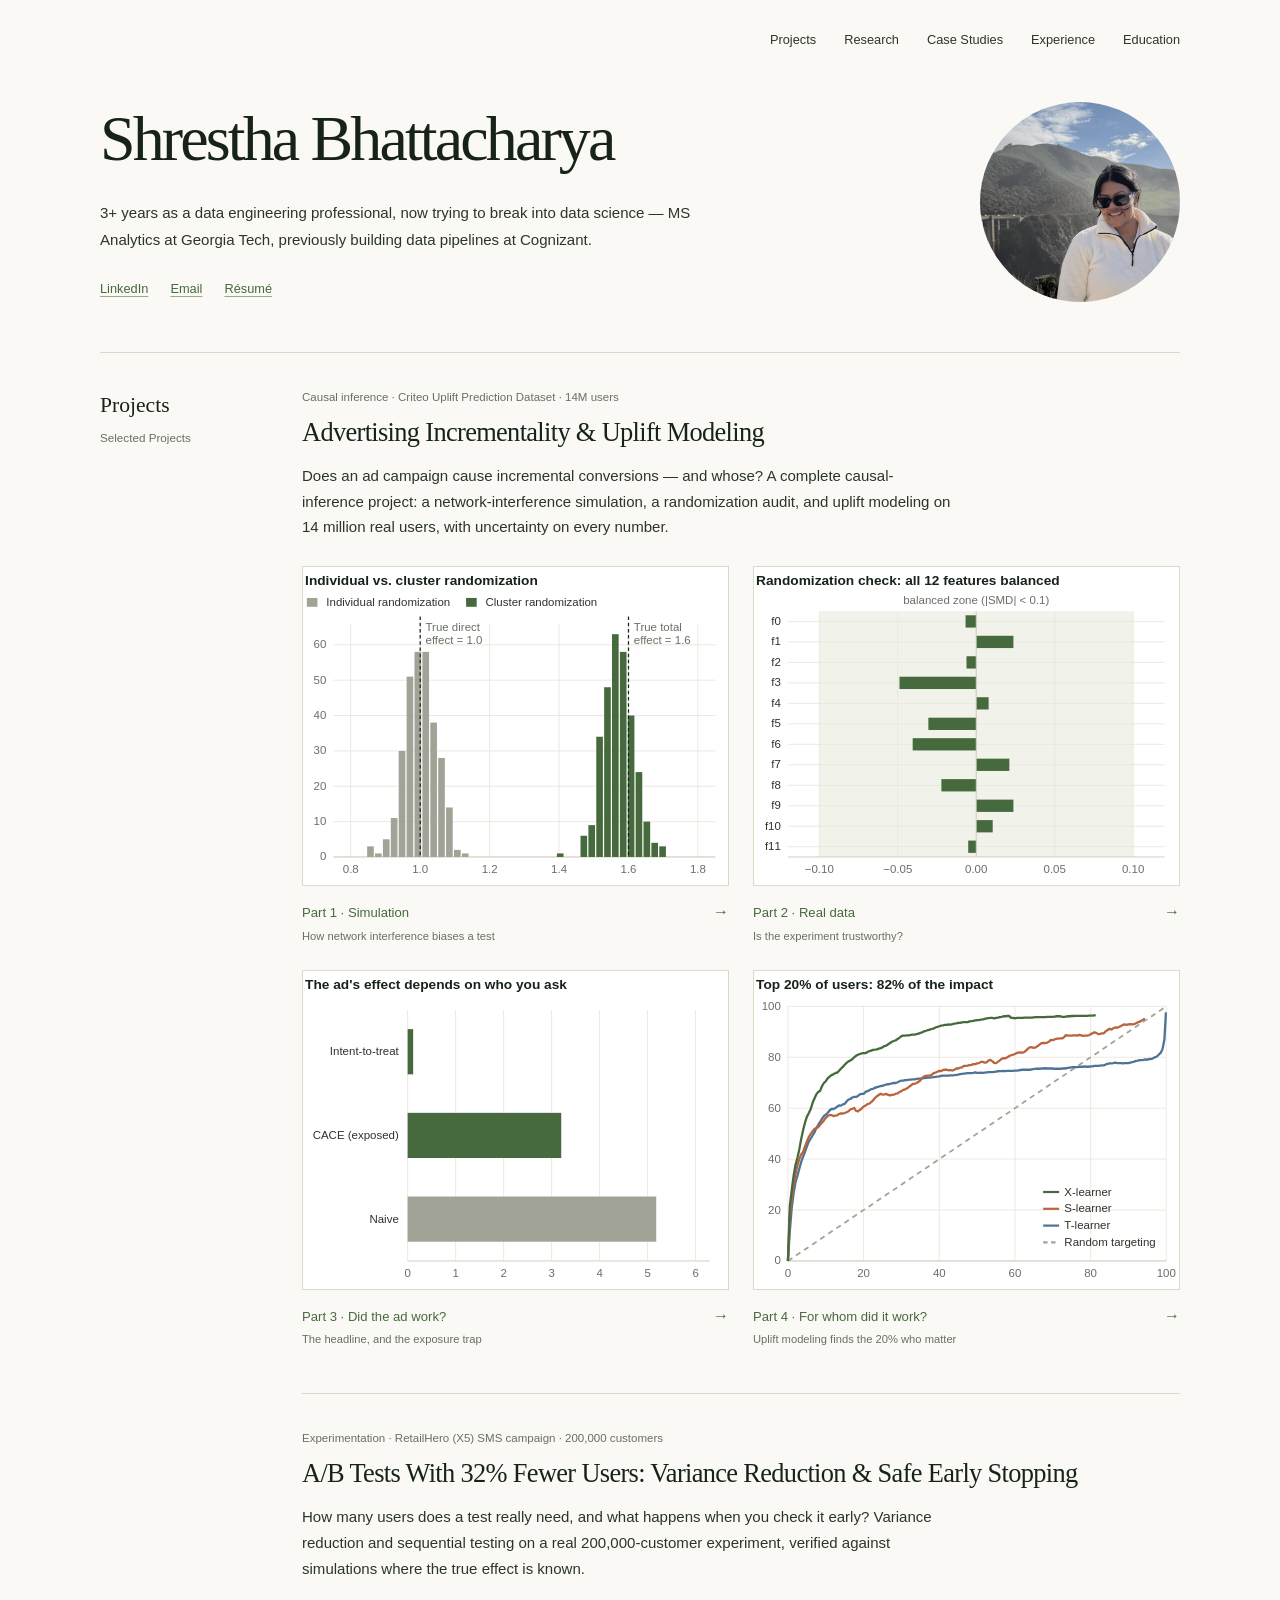
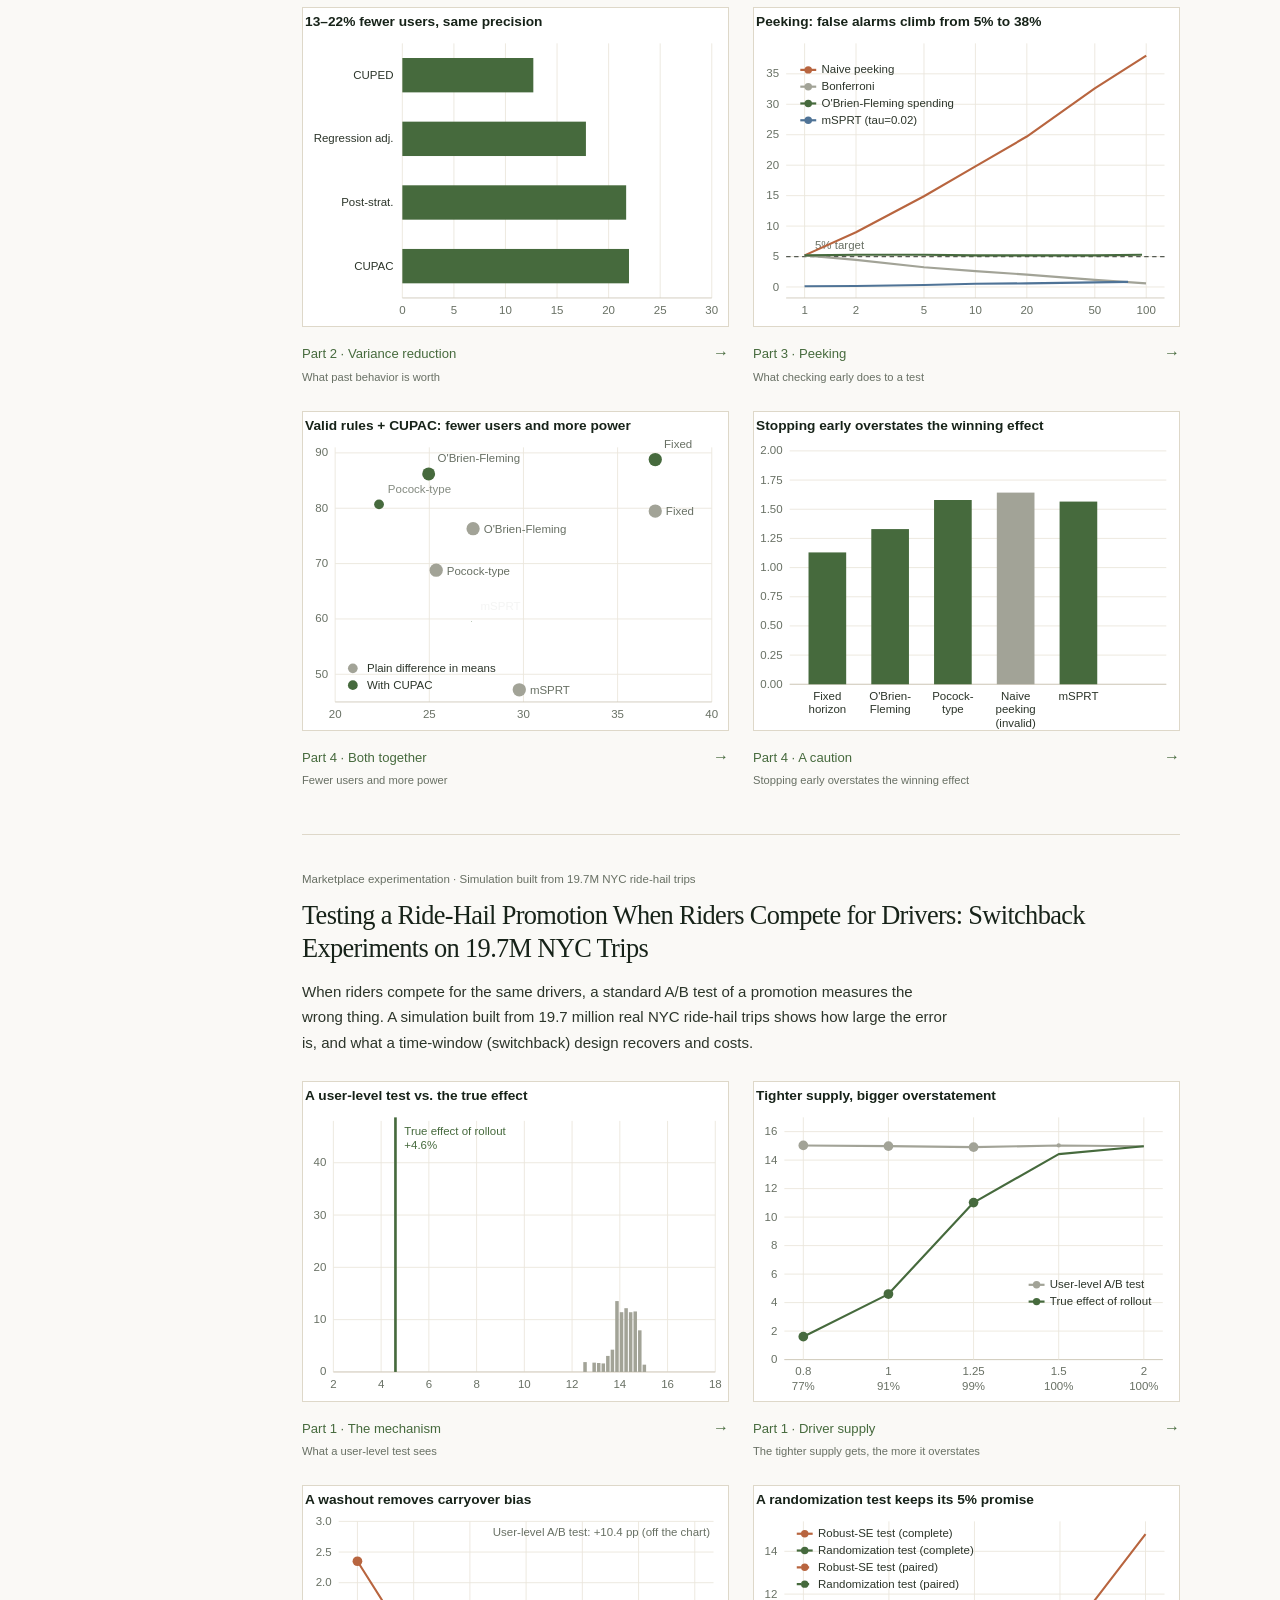
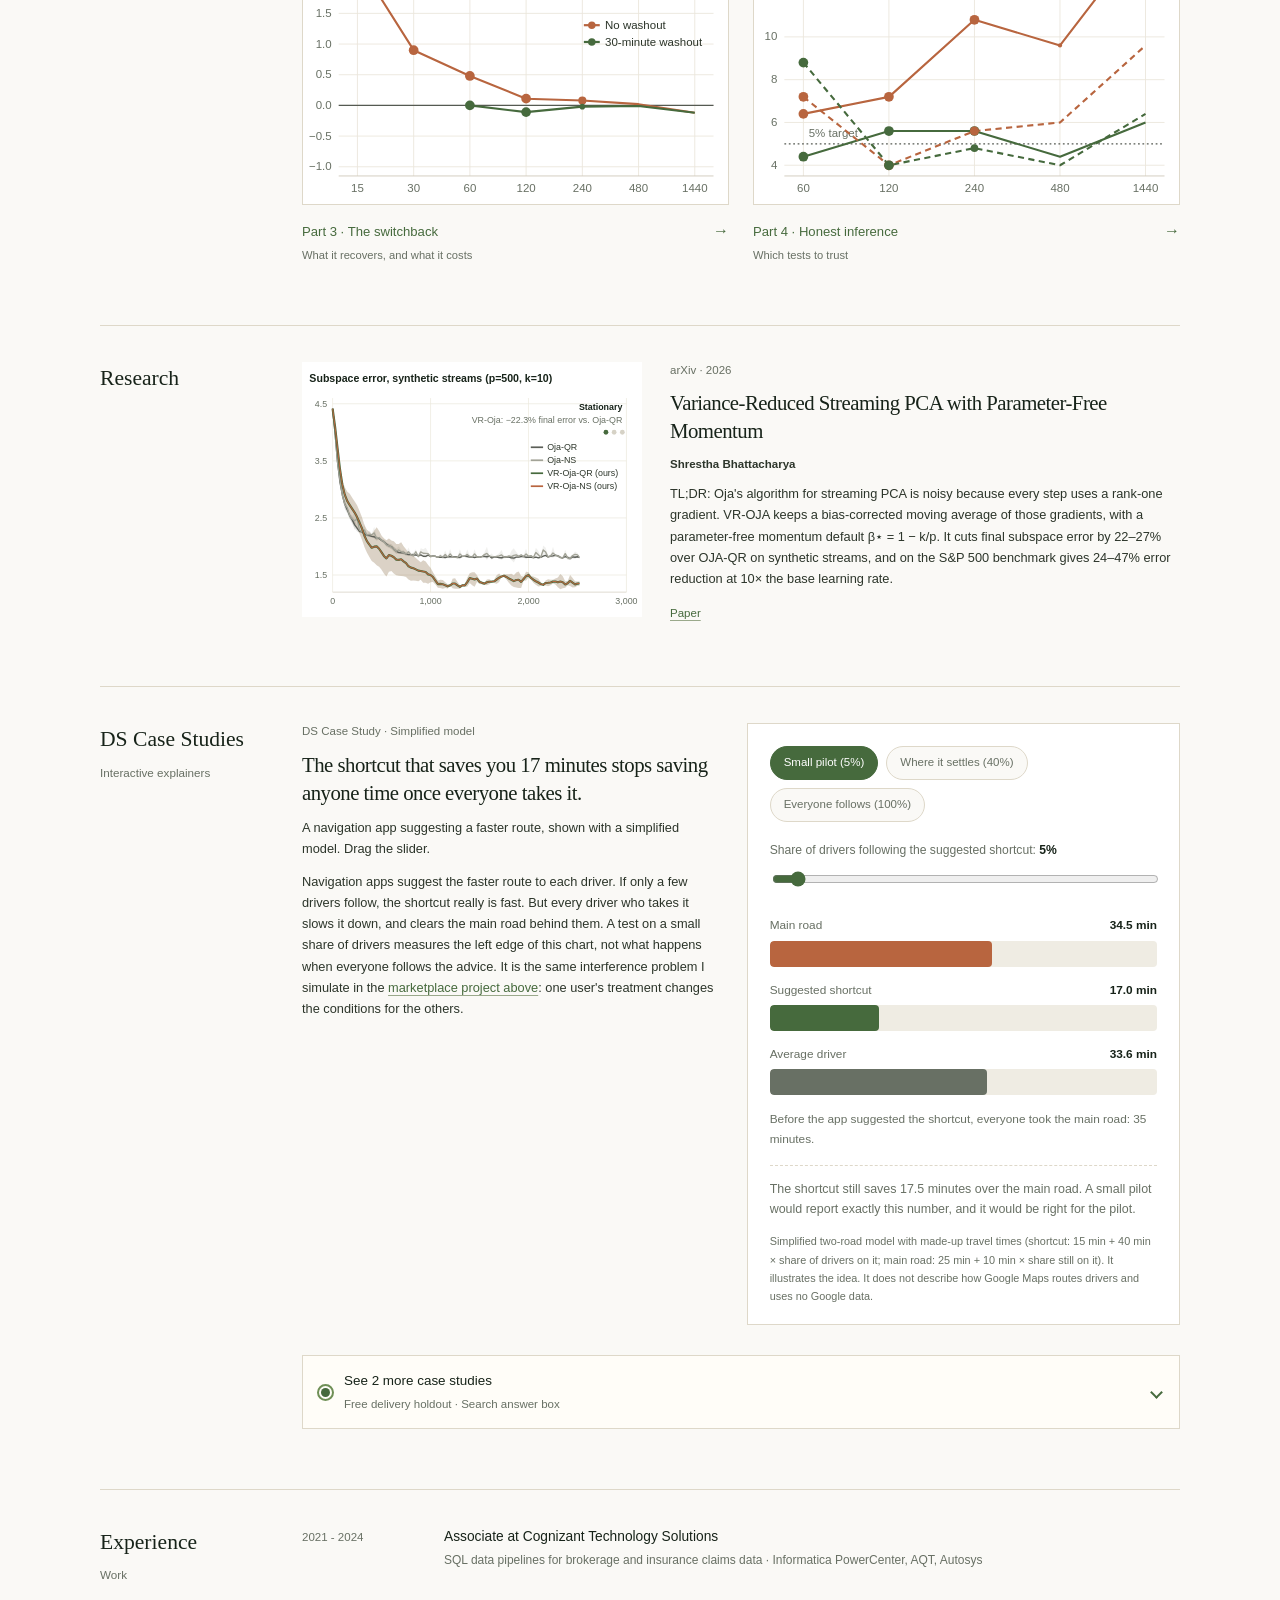
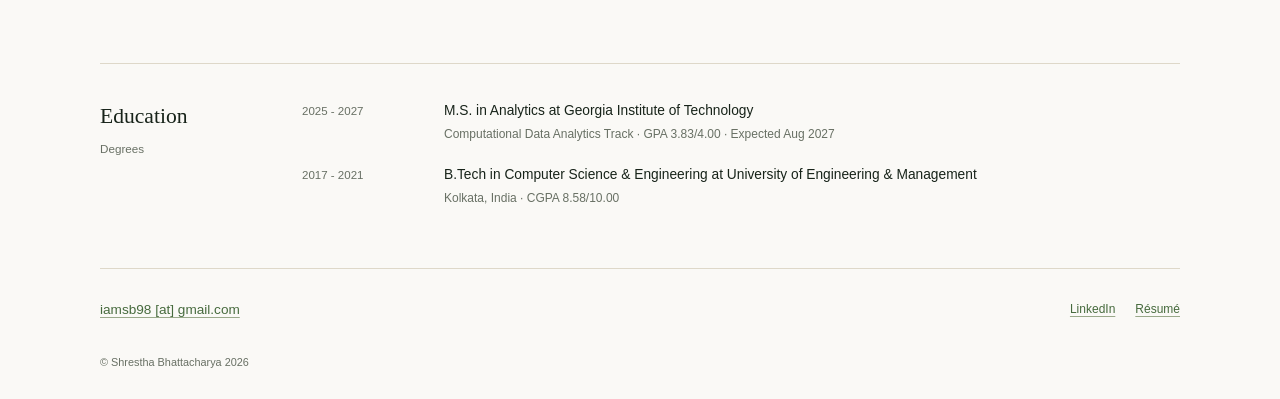
==== index.html @ 9ede8dc6 "Personal website" ====
<!doctype html>
<html lang="en">
<head>
	<meta charset="utf-8" />
	<meta name="viewport" content="width=device-width, initial-scale=1" />
	<title>Shrestha Bhattacharya</title>
	<meta name="description" content="Shrestha Bhattacharya: data engineering professional moving into data science. MS Analytics at Georgia Tech; causal inference and experimentation projects." />
	<link rel="icon" href="assets/img/shrestha.jpg" />
	<link rel="stylesheet" href="assets/css/site.css" />
	<script>document.documentElement.classList.add("js");</script>
	<script src="assets/js/chart-data.js" defer></script>
	<script src="assets/js/charts.js" defer></script>
	<script src="assets/js/main.js" defer></script>
</head>
<body>
	<a class="skip-link" href="#main">Skip to content</a>

	<header class="site-header">
		<div class="page-shell nav-layout">
			<a class="nav-portrait" href="./" aria-label="Shrestha Bhattacharya, home"><img src="assets/img/shrestha.jpg" width="32" height="32" alt="" /></a>
			<button class="nav-toggle" type="button" aria-expanded="false" aria-controls="site-nav">Menu</button>
			<nav class="site-nav" id="site-nav" aria-label="Primary navigation">
				<a href="#projects">Projects</a>
				<a href="#research">Research</a>
				<a href="#case-studies">Case Studies</a>
				<a href="#experience">Experience</a>
				<a href="#education">Education</a>
			</nav>
		</div>
	</header>

	<main id="main">
		<section class="hero" id="top" aria-labelledby="hero-title">
			<div class="page-shell hero-layout">
				<div class="hero-copy">
					<h1 id="hero-title">Shrestha Bhattacharya</h1>
					<p class="hero-context">
						3+ years as a data engineering professional, now trying to break into data science —
						MS Analytics at Georgia Tech, previously building data pipelines at Cognizant.
					</p>
					<div class="hero-links">
						<a href="https://www.linkedin.com/in/sbhattacharya98/" target="_blank" rel="noopener">LinkedIn</a>
						<a href="mailto:iamsb98@gmail.com">Email</a>
						<a href="SB_DE_mt.pdf" target="_blank" rel="noopener">Résumé</a>
					</div>
				</div>
				<img class="hero-portrait" src="assets/img/shrestha.jpg" width="400" height="400" alt="Portrait of Shrestha Bhattacharya" />
			</div>
		</section>

		<section class="section" id="projects" aria-labelledby="projects-title">
			<div class="page-shell">
				<header class="section-heading">
					<h2 id="projects-title">Projects</h2>
					<p>Selected Projects</p>
				</header>

				<div class="work-feature">
					<div class="work-story">
						<p class="entry-date">Causal inference · Criteo Uplift Prediction Dataset · 14M users</p>
						<h3><a href="projects/ad-incrementality.html">Advertising Incrementality &amp; Uplift Modeling</a></h3>
						<p>
							Does an ad campaign cause incremental conversions — and whose? A complete causal-inference project:
							a network-interference simulation, a randomization audit, and uplift modeling on 14 million real users,
							with uncertainty on every number.
						</p>
					</div>
					<div class="product-list" aria-label="Advertising Incrementality &amp; Uplift Modeling, by part">
						<a href="projects/ad-incrementality.html#part-1">
							<div class="product-image"><div class="chart" data-chart="interference" data-compact></div></div>
							<span class="product-caption"><span><strong>Part 1 · Simulation</strong><small>How network interference biases a test</small></span><span aria-hidden="true">→</span></span>
						</a>
						<a href="projects/ad-incrementality.html#part-2">
							<div class="product-image"><div class="chart" data-chart="balance" data-compact></div></div>
							<span class="product-caption"><span><strong>Part 2 · Real data</strong><small>Is the experiment trustworthy?</small></span><span aria-hidden="true">→</span></span>
						</a>
						<a href="projects/ad-incrementality.html#part-3">
							<div class="product-image"><div class="chart" data-chart="effects" data-compact></div></div>
							<span class="product-caption"><span><strong>Part 3 · Did the ad work?</strong><small>The headline, and the exposure trap</small></span><span aria-hidden="true">→</span></span>
						</a>
						<a href="projects/ad-incrementality.html#part-4">
							<div class="product-image"><div class="chart" data-chart="capture" data-compact></div></div>
							<span class="product-caption"><span><strong>Part 4 · For whom did it work?</strong><small>Uplift modeling finds the 20% who matter</small></span><span aria-hidden="true">→</span></span>
						</a>
					</div>
				</div>

				<div class="work-feature">
					<div class="work-story">
						<p class="entry-date">Experimentation · RetailHero (X5) SMS campaign · 200,000 customers</p>
						<h3><a href="projects/ab-testing.html">A/B Tests With 32% Fewer Users: Variance Reduction &amp; Safe Early Stopping</a></h3>
						<p>
							How many users does a test really need, and what happens when you check it early? Variance reduction
							and sequential testing on a real 200,000-customer experiment, verified against simulations where the
							true effect is known.
						</p>
					</div>
					<div class="product-list" aria-label="A/B Tests With 32% Fewer Users, by part">
						<a href="projects/ab-testing.html#part-2">
							<div class="product-image"><div class="chart" data-chart="variance" data-compact></div></div>
							<span class="product-caption"><span><strong>Part 2 · Variance reduction</strong><small>What past behavior is worth</small></span><span aria-hidden="true">→</span></span>
						</a>
						<a href="projects/ab-testing.html#part-3">
							<div class="product-image"><div class="chart" data-chart="peeking" data-compact></div></div>
							<span class="product-caption"><span><strong>Part 3 · Peeking</strong><small>What checking early does to a test</small></span><span aria-hidden="true">→</span></span>
						</a>
						<a href="projects/ab-testing.html#part-4">
							<div class="product-image"><div class="chart" data-chart="decision" data-compact></div></div>
							<span class="product-caption"><span><strong>Part 4 · Both together</strong><small>Fewer users and more power</small></span><span aria-hidden="true">→</span></span>
						</a>
						<a href="projects/ab-testing.html#winners-curse">
							<div class="product-image"><div class="chart" data-chart="winners" data-compact></div></div>
							<span class="product-caption"><span><strong>Part 4 · A caution</strong><small>Stopping early overstates the winning effect</small></span><span aria-hidden="true">→</span></span>
						</a>
					</div>
				</div>

				<div class="work-feature">
					<div class="work-story">
						<p class="entry-date">Marketplace experimentation · Simulation built from 19.7M NYC ride-hail trips</p>
						<h3><a href="projects/switchback.html">Testing a Ride-Hail Promotion When Riders Compete for Drivers: Switchback Experiments on 19.7M NYC Trips</a></h3>
						<p>
							When riders compete for the same drivers, a standard A/B test of a promotion measures the wrong thing. A simulation
							built from 19.7 million real NYC ride-hail trips shows how large the error is, and what a time-window (switchback)
							design recovers and costs.
						</p>
					</div>
					<div class="product-list" aria-label="Switchback experiments, by part">
						<a href="projects/switchback.html#part-1">
							<div class="product-image"><div class="chart" data-chart="switchHist" data-compact></div></div>
							<span class="product-caption"><span><strong>Part 1 · The mechanism</strong><small>What a user-level test sees</small></span><span aria-hidden="true">→</span></span>
						</a>
						<a href="projects/switchback.html#part-1">
							<div class="product-image"><div class="chart" data-chart="supply" data-compact></div></div>
							<span class="product-caption"><span><strong>Part 1 · Driver supply</strong><small>The tighter supply gets, the more it overstates</small></span><span aria-hidden="true">→</span></span>
						</a>
						<a href="projects/switchback.html#part-3">
							<div class="product-image"><div class="chart" data-chart="carryover" data-compact></div></div>
							<span class="product-caption"><span><strong>Part 3 · The switchback</strong><small>What it recovers, and what it costs</small></span><span aria-hidden="true">→</span></span>
						</a>
						<a href="projects/switchback.html#part-4">
							<div class="product-image"><div class="chart" data-chart="falsePos" data-compact></div></div>
							<span class="product-caption"><span><strong>Part 4 · Honest inference</strong><small>Which tests to trust</small></span><span aria-hidden="true">→</span></span>
						</a>
					</div>
				</div>
			</div>
		</section>

		<section class="section" id="research" aria-labelledby="research-title">
			<div class="page-shell">
				<header class="section-heading">
					<h2 id="research-title">Research</h2>
				</header>

				<div class="research-grid">
					<article class="research-card">
						<a class="research-image" href="MonNS.pdf" target="_blank" rel="noopener" aria-label="Read Variance-Reduced Streaming PCA with Parameter-Free Momentum">
							<div class="chart" data-chart="streamingPca" data-compact></div>
						</a>
						<div class="research-copy">
							<p class="research-venue">arXiv · 2026</p>
							<h3><a href="MonNS.pdf" target="_blank" rel="noopener">Variance-Reduced Streaming PCA with Parameter-Free Momentum</a></h3>
							<p class="research-authors"><strong>Shrestha Bhattacharya</strong></p>
							<p class="research-summary">
								TL;DR: Oja's algorithm for streaming PCA is noisy because every step uses a rank-one gradient. VR-OJA keeps a
								bias-corrected moving average of those gradients, with a parameter-free momentum default β⋆ = 1 − k/p. It cuts
								final subspace error by 22–27% over OJA-QR on synthetic streams, and on the S&amp;P 500 benchmark gives 24–47%
								error reduction at 10× the base learning rate.
							</p>
							<div class="project-links" aria-label="Links for Variance-Reduced Streaming PCA with Parameter-Free Momentum">
								<a href="MonNS.pdf" target="_blank" rel="noopener">Paper</a>
							</div>
						</div>
					</article>
				</div>
			</div>
		</section>

		<section class="section" id="case-studies" aria-labelledby="case-studies-title">
			<div class="page-shell">
				<header class="section-heading">
					<h2 id="case-studies-title">DS Case Studies</h2>
					<p>Interactive explainers</p>
				</header>

				<div class="case-list">
				<article class="nugget-card" id="case-shortcut">
					<div>
						<p class="research-venue">DS Case Study · Simplified model</p>
						<h3>The shortcut that saves you 17 minutes stops saving anyone time once everyone takes it.</h3>
						<p class="research-summary">A navigation app suggesting a faster route, shown with a simplified model. Drag the slider.</p>
						<p class="research-summary">
							Navigation apps suggest the faster route to each driver. If only a few drivers follow, the shortcut really is fast.
							But every driver who takes it slows it down, and clears the main road behind them. A test on a small share of drivers
							measures the left edge of this chart, not what happens when everyone follows the advice. It is the same interference
							problem I simulate in the <a href="projects/switchback.html">marketplace project above</a>: one user's treatment
							changes the conditions for the others.
						</p>
					</div>

					<div class="demo" data-shortcut>
						<div class="demo-chips" role="group" aria-label="Jump to a share of drivers">
							<button type="button" data-pct="5" aria-pressed="true">Small pilot (5%)</button>
							<button type="button" data-pct="40" aria-pressed="false">Where it settles (40%)</button>
							<button type="button" data-pct="100" aria-pressed="false">Everyone follows (100%)</button>
						</div>
						<div class="demo-range">
							<label for="shortcut-range">Share of drivers following the suggested shortcut: <strong data-out="pct">5%</strong></label>
							<input type="range" id="shortcut-range" min="0" max="100" step="1" value="5" aria-describedby="shortcut-caption" />
						</div>
						<div class="demo-bars">
							<div class="demo-row"><div class="demo-label"><span>Main road</span><strong data-out="main">34.5 min</strong></div><div class="demo-track"><div class="demo-fill is-b" data-bar="main"></div></div></div>
							<div class="demo-row"><div class="demo-label"><span>Suggested shortcut</span><strong data-out="short">17.0 min</strong></div><div class="demo-track"><div class="demo-fill is-a" data-bar="short"></div></div></div>
							<div class="demo-row"><div class="demo-label"><span>Average driver</span><strong data-out="avg">33.6 min</strong></div><div class="demo-track"><div class="demo-fill is-n" data-bar="avg"></div></div></div>
						</div>
						<p class="demo-note">Before the app suggested the shortcut, everyone took the main road: 35 minutes.</p>
						<p class="demo-caption" id="shortcut-caption" aria-live="polite">The shortcut still saves 17.5 minutes over the main road. A small pilot would report exactly this number, and it would be right for the pilot.</p>
						<p class="demo-source">Simplified two-road model with made-up travel times (shortcut: 15 min + 40 min × share of drivers on it; main road: 25 min + 10 min × share still on it). It illustrates the idea. It does not describe how Google Maps routes drivers and uses no Google data.</p>
					</div>
				</article>

				<div class="case-more" id="case-more">
				<div class="case-more-inner">
				<article class="nugget-card" id="case-promo">
					<div>
						<p class="research-venue">DS Case Study · Simulated numbers</p>
						<h3>Orders went up after free delivery. Did the promotion work?</h3>
						<p class="research-summary">A food-delivery promotion, shown with simulated numbers. Toggle the view.</p>
						<p class="research-summary">
							When a promotion launches, orders go up. But some of those orders would have happened anyway, and some are only
							pulled forward from the following weeks. The way to tell is a holdout group: users who were eligible but deliberately
							left out. It is the same idea behind the <a href="projects/ad-incrementality.html">ad experiment above</a>: compare
							against what would have happened anyway, not against last week.
						</p>
					</div>

					<div class="demo" data-demo>
						<div class="demo-toggle" role="group" aria-label="Chart view">
							<button type="button" data-view="week" aria-pressed="true">Last week vs. promo week</button>
							<button type="button" data-view="month" aria-pressed="false">Four weeks vs. a holdout</button>
						</div>
						<div class="demo-bars" data-view-group="week">
							<div class="demo-row"><div class="demo-label"><span>Last week, before the promotion</span><strong>12,000 orders</strong></div><div class="demo-track"><div class="demo-fill is-n" data-v="80">12,000</div></div></div>
							<div class="demo-row"><div class="demo-label"><span>Promo week, users with free delivery</span><strong>14,000 orders</strong></div><div class="demo-track"><div class="demo-fill is-a" data-v="93.3">14,000</div></div></div>
							<div class="demo-row"><div class="demo-label"><span>Promo week, holdout users without it</span><strong>12,500 orders</strong></div><div class="demo-track"><div class="demo-fill is-b" data-v="83.3">12,500</div></div></div>
						</div>
						<div data-view-group="month" hidden>
							<div class="demo-bars">
								<div class="demo-row"><div class="demo-label"><span>Four weeks, users with free delivery</span><strong>50,600 orders</strong></div><div class="demo-track"><div class="demo-fill is-a" data-v="97.3">50,600</div></div></div>
								<div class="demo-row"><div class="demo-label"><span>Four weeks, holdout users</span><strong>50,000 orders</strong></div><div class="demo-track"><div class="demo-fill is-b" data-v="96.2">50,000</div></div></div>
							</div>
							<div class="table-wrap">
								<table class="result-table">
									<thead><tr><th>Week</th><th>Promo group</th><th>Holdout</th><th>Extra orders</th></tr></thead>
									<tbody>
										<tr><td>1 (promotion)</td><td>14,000</td><td>12,500</td><td><strong>+1,500</strong></td></tr>
										<tr><td>2</td><td>11,800</td><td>12,500</td><td>−700</td></tr>
										<tr><td>3</td><td>12,300</td><td>12,500</td><td>−200</td></tr>
										<tr><td>4</td><td>12,500</td><td>12,500</td><td>0</td></tr>
										<tr><td><strong>Total</strong></td><td>50,600</td><td>50,000</td><td><strong>+600</strong></td></tr>
									</tbody>
								</table>
							</div>
						</div>
						<div class="demo-legend">
							<span><i></i>Got free delivery (10,000 users)</span>
							<span><i class="is-b"></i>Holdout, did not (10,000 similar users)</span>
						</div>
						<p class="demo-caption" data-view-group="week"><strong>Compared with last week, orders are up 17%.</strong> But the holdout group, who got no promotion, also ordered more than last week (12,500), so the promotion's real effect that week was +12%: 1,500 extra orders, not 2,000.</p>
						<p class="demo-caption" data-view-group="month" hidden><strong>Over four weeks the promo group placed only 600 more orders (+1.2%).</strong> Many customers moved orders they would have placed anyway into the promotion week, so the following weeks came in below the holdout. Free delivery waived $3 on 14,000 orders, which is $42,000, or about <strong>$70 for each order the promotion actually created</strong>. Whether that is worth it is a business question; "orders went up" does not answer it.</p>
						<p class="demo-source">Simulated illustration with made-up numbers, not data from any company. In a real test the holdout is chosen at random before the promotion starts.</p>
					</div>
				</article>

				<article class="nugget-card" id="case-search">
					<div>
						<p class="research-venue">DS Case Study · Simulated numbers</p>
						<h3>Fewer clicks on a search page can mean a better search page.</h3>
						<p class="research-summary">A new answer box above the search results, shown with simulated numbers. Toggle the metric.</p>
						<p class="research-summary">
							A search page can show a direct answer at the top (a height, a date, a conversion). Fewer people then click through
							to a website. If clicks were the success metric, that looks like a failure. The better questions are whether people
							got what they came for, and whether that holds for every kind of search. The toggle shows the same simulated
							experiment under two metrics.
						</p>
					</div>

					<div class="demo" data-demo>
						<div class="demo-toggle" role="group" aria-label="Metric">
							<button type="button" data-view="clicks" aria-pressed="true">Clicks</button>
							<button type="button" data-view="needed" aria-pressed="false">Got what they needed</button>
						</div>
						<div class="demo-bars" data-view-group="clicks">
							<div class="demo-row"><div class="demo-label"><span>Quick facts (60% of searches), before</span><strong>74%</strong></div><div class="demo-track"><div class="demo-fill is-a" data-v="74">74%</div></div></div>
							<div class="demo-row"><div class="demo-label"><span>Quick facts, with the answer box</span><strong>22%</strong></div><div class="demo-track"><div class="demo-fill is-b" data-v="22">22%</div></div></div>
							<div class="demo-row"><div class="demo-label"><span>Research questions (40%), before</span><strong>82%</strong></div><div class="demo-track"><div class="demo-fill is-a" data-v="82">82%</div></div></div>
							<div class="demo-row"><div class="demo-label"><span>Research questions, with the answer box</span><strong>71%</strong></div><div class="demo-track"><div class="demo-fill is-b" data-v="71">71%</div></div></div>
							<div class="demo-row"><div class="demo-label"><span>All searches, before</span><strong>77%</strong></div><div class="demo-track"><div class="demo-fill is-a" data-v="77.2">77%</div></div></div>
							<div class="demo-row"><div class="demo-label"><span>All searches, with the answer box</span><strong>42%</strong></div><div class="demo-track"><div class="demo-fill is-b" data-v="41.6">42%</div></div></div>
						</div>
						<div class="demo-bars" data-view-group="needed" hidden>
							<div class="demo-row"><div class="demo-label"><span>Quick facts (60% of searches), before</span><strong>71%</strong></div><div class="demo-track"><div class="demo-fill is-a" data-v="71">71%</div></div></div>
							<div class="demo-row"><div class="demo-label"><span>Quick facts, with the answer box</span><strong>91%</strong></div><div class="demo-track"><div class="demo-fill is-b" data-v="91">91%</div></div></div>
							<div class="demo-row"><div class="demo-label"><span>Research questions (40%), before</span><strong>69%</strong></div><div class="demo-track"><div class="demo-fill is-a" data-v="69">69%</div></div></div>
							<div class="demo-row"><div class="demo-label"><span>Research questions, with the answer box</span><strong>63%</strong></div><div class="demo-track"><div class="demo-fill is-b" data-v="63">63%</div></div></div>
							<div class="demo-row"><div class="demo-label"><span>All searches, before</span><strong>70%</strong></div><div class="demo-track"><div class="demo-fill is-a" data-v="70.2">70%</div></div></div>
							<div class="demo-row"><div class="demo-label"><span>All searches, with the answer box</span><strong>80%</strong></div><div class="demo-track"><div class="demo-fill is-b" data-v="79.8">80%</div></div></div>
						</div>
						<div class="demo-legend">
							<span><i></i>Before the answer box</span>
							<span><i class="is-b"></i>With the answer box</span>
						</div>
						<p class="demo-caption" data-view-group="clicks"><strong>Clicks fall from 77% to 42% of searches, down 46%.</strong> If clicks were the goal, the answer box looks like a disaster. For quick facts the drop is dramatic (74% to 22%): people read the answer and leave.</p>
						<p class="demo-caption" data-view-group="needed" hidden><strong>Searches where people got what they needed rise from 70% to 80%.</strong> But look inside: for quick facts it jumps from 71% to 91%, while for research questions it falls from 69% to 63%, because a short answer is not enough and some people stop too early. The average hides a feature that helps one kind of search and hurts another, so the decision needs both the right metric and a breakdown.</p>
						<p class="demo-source">Simulated illustration with made-up numbers, not data from Google or any company. In practice, "got what they needed" is measured with signals such as no quick re-search, time on a result, or a survey, and each of those is imperfect.</p>
					</div>
				</article>
				</div>
				</div>

				<button class="case-toggle is-pulsing" type="button" aria-expanded="false" aria-controls="case-more">
					<span class="case-dot" aria-hidden="true"></span>
					<span class="case-toggle-text">
						<strong class="case-toggle-label">See 2 more case studies</strong>
						<small class="case-toggle-peek">Free delivery holdout · Search answer box</small>
					</span>
					<span class="case-chevron" aria-hidden="true"></span>
				</button>
				</div>
			</div>
		</section>

		<section class="section" id="experience" aria-labelledby="experience-title">
			<div class="page-shell">
				<header class="section-heading">
					<h2 id="experience-title">Experience</h2>
					<p>Work</p>
				</header>

				<div class="experience-layout">
					<div class="timeline">
						<article class="timeline-item">
							<div class="timeline-copy">
								<p class="timeline-time">2021 - 2024</p>
								<h3>Associate <span class="nowrap">at Cognizant Technology Solutions</span></h3>
								<p>SQL data pipelines for brokerage and insurance claims data · Informatica PowerCenter, AQT, Autosys</p>
							</div>
						</article>
					</div>
				</div>
			</div>
		</section>

		<section class="section" id="education" aria-labelledby="education-title">
			<div class="page-shell">
				<header class="section-heading">
					<h2 id="education-title">Education</h2>
					<p>Degrees</p>
				</header>

				<div class="timeline">
					<article class="timeline-item">
						<div class="timeline-copy">
							<p class="timeline-time">2025 - 2027</p>
							<h3>M.S. in Analytics <span class="nowrap">at Georgia Institute of Technology</span></h3>
							<p>Computational Data Analytics Track · GPA 3.83/4.00 · Expected Aug 2027</p>
						</div>
					</article>
					<article class="timeline-item">
						<div class="timeline-copy">
							<p class="timeline-time">2017 - 2021</p>
							<h3>B.Tech in Computer Science &amp; Engineering <span class="nowrap">at University of Engineering &amp; Management</span></h3>
							<p>Kolkata, India · CGPA 8.58/10.00</p>
						</div>
					</article>
				</div>
			</div>
		</section>
	</main>

	<footer class="site-footer">
		<div class="page-shell footer-layout">
			<div>
				<a class="footer-email" href="mailto:iamsb98@gmail.com">iamsb98 [at] gmail.com</a>
			</div>
			<div class="footer-links">
				<a href="https://www.linkedin.com/in/sbhattacharya98/" target="_blank" rel="noopener">LinkedIn</a>
				<a href="SB_DE_mt.pdf" target="_blank" rel="noopener">Résumé</a>
			</div>
		</div>
		<div class="page-shell footer-meta">
			<span>&copy; Shrestha Bhattacharya 2026</span>
		</div>
	</footer>
</body>
</html>
---- assets/css/site.css ----
@charset "UTF-8";

:root {
	--ink: #2c352a;
	--ink-strong: #172319;
	--muted: #687064;
	--paper: #faf9f6;
	--panel: #fffdf8;
	--accent: #6f8f56;
	--accent-dark: #466a3d;
	--accent-soft: #e8eedc;
	--line: #ded8c9;
	--clay: #b8653f;
	--shadow: 0 22px 60px rgba(42, 49, 35, 0.1);
	--shadow-small: 0 10px 30px rgba(42, 49, 35, 0.08);
	--shell: 1080px;
	--header-height: 80px;
	--serif: "Iowan Old Style", "Palatino Linotype", "Book Antiqua", Georgia, serif;
	--sans: "Avenir Next", Avenir, "Segoe UI", "Helvetica Neue", Arial, sans-serif;
}

* { box-sizing: border-box; }
html { scroll-behavior: smooth; scroll-padding-top: 24px; -webkit-text-size-adjust: 100%; }
body { margin: 0; background: var(--paper); color: var(--ink); font-family: var(--sans); font-size: 16px; line-height: 1.7; -webkit-font-smoothing: antialiased; }
a { color: var(--accent-dark); text-decoration-thickness: 1px; text-decoration-color: #9aa98b; text-underline-offset: 0.22em; }
a:hover { color: var(--ink-strong); text-decoration-color: currentColor; }
img { display: block; max-width: 100%; }
button { color: inherit; font: inherit; }
button, a, summary { -webkit-tap-highlight-color: transparent; }
:focus-visible { outline: 2px solid var(--accent-dark); outline-offset: 5px; }
h1, h2, h3, h4, p { margin-top: 0; }
h1, h2, h3 { color: var(--ink-strong); font-family: var(--serif); font-weight: 400; }
h1 { font-size: clamp(2.8rem, 5vw, 4rem); letter-spacing: -0.045em; line-height: 1.1; margin-bottom: 25px; }
h2 { font-size: 1.35rem; line-height: 1.3; margin-bottom: 10px; }
h3 { font-size: 1.65rem; letter-spacing: -0.025em; line-height: 1.25; margin-bottom: 14px; }
p { margin-bottom: 18px; }
.page-shell { width: calc(100% - 80px); max-width: var(--shell); margin: 0 auto; }
.skip-link { position: fixed; top: -80px; left: 20px; background: var(--panel); padding: 10px 16px; z-index: 1000; }
.skip-link:focus { top: 10px; }
.nowrap { white-space: nowrap; }

/* Masthead */
.site-header { height: var(--header-height); }
.nav-layout { position: relative; height: 100%; display: flex; align-items: center; justify-content: flex-end; }
.nav-portrait { display: none; }
.nav-portrait img { width: 32px; height: 32px; border-radius: 50%; object-fit: cover; }
.site-nav { display: flex; align-items: center; gap: 28px; }
.site-nav a { color: var(--ink); font-size: 0.8rem; text-decoration: none; }
.site-nav a:hover { text-decoration: underline; }
.nav-toggle { display: none; background: none; border: 0; padding: 10px 0 10px 16px; cursor: pointer; font-size: 0.85rem; }
.post-page .nav-layout { justify-content: space-between; }
.post-page .nav-home { display: inline-flex; align-items: center; gap: 12px; color: var(--ink-strong); font-family: var(--serif); font-size: 1.05rem; text-decoration: none; }
.post-page .nav-home img { width: 32px; height: 32px; border-radius: 50%; object-fit: cover; }

/* Hero */
.hero-layout { display: grid; grid-template-columns: minmax(0, 1fr) 200px; align-items: center; gap: 48px; padding: 22px 0 50px; }
.hero-copy { max-width: 650px; }
.hero-portrait { width: 200px; height: auto; aspect-ratio: 1; object-fit: cover; object-position: center; border-radius: 50%; }
.hero-context { font-size: 0.94rem; line-height: 1.8; }
.hero-links { display: flex; flex-wrap: wrap; gap: 22px; margin-top: 25px; font-size: 0.8rem; }

/* Sections: label in the left margin, entries share a single reading edge. */
.section > .page-shell { display: grid; grid-template-columns: 160px minmax(0, 1fr); column-gap: 42px; border-top: 1px solid var(--line); padding-top: 36px; padding-bottom: 60px; }
.section-heading { grid-column: 1; grid-row: 1 / span 6; padding-top: 2px; }
.section-heading p { color: var(--muted); font-size: 0.73rem; line-height: 1.55; max-width: 140px; }
.section > .page-shell > :not(.section-heading) { grid-column: 2; min-width: 0; }
.entry-date, .research-venue, .timeline-time { color: var(--muted); font-size: 0.72rem; line-height: 1.5; margin-bottom: 10px; }

/* Projects (work) */
.work-feature + .work-feature { margin-top: 44px; padding-top: 36px; border-top: 1px solid var(--line); }
.work-story > p:last-child { font-size: 0.94rem; max-width: 650px; margin-bottom: 26px; }
.work-story h3 a { color: var(--ink-strong); text-decoration: none; }
.work-story h3 a:hover { text-decoration: underline; }
.product-list { display: grid; grid-template-columns: repeat(2, minmax(0, 1fr)); gap: 24px; }
.product-list a { display: flex; flex-direction: column; gap: 12px; text-decoration: none; }
.product-image { display: flex; align-items: center; justify-content: center; width: 100%; aspect-ratio: 4 / 3; overflow: hidden; background: #fff; border: 1px solid var(--line); }
.product-image .chart { width: 100%; height: 100%; }
.product-caption { display: flex; align-items: baseline; justify-content: space-between; gap: 12px; width: 100%; }
.product-caption > span:first-child { display: flex; flex-direction: column; gap: 2px; }
.product-list strong { font-size: 0.82rem; font-weight: 500; }
.product-list small { color: var(--muted); font-size: 0.7rem; }
.product-list a:hover strong { text-decoration: underline; text-underline-offset: 3px; }
.project-links { display: flex; flex-wrap: wrap; gap: 6px 17px; font-size: 0.72rem; margin-top: 18px; }

/* Research (papers) */
.research-grid { display: grid; gap: 30px; }
.research-card { display: grid; grid-template-columns: minmax(0, 0.8fr) minmax(0, 1.2fr); align-items: start; gap: 28px; padding-bottom: 30px; border-bottom: 1px solid var(--line); }
.research-card:last-child { padding-bottom: 0; border-bottom: 0; }
.research-image { display: flex; align-items: center; justify-content: center; aspect-ratio: 4 / 3; padding: 6px; background: #fff; }
.research-image .chart { width: 100%; height: 100%; }
.research-copy h3 { font-size: 1.3rem; line-height: 1.35; margin-bottom: 10px; }
.research-copy h3 a { color: var(--ink-strong); text-decoration: none; }
.research-copy h3 a:hover { text-decoration: underline; }
.research-authors { color: var(--muted); font-size: 0.72rem; line-height: 1.6; margin-bottom: 10px; }
.research-authors strong { color: var(--ink); font-weight: 600; }
.research-copy .project-links { margin-top: 0; }
.project-links a { padding: 3px 0; }

/* Nuggets */
.nugget-card { display: grid; grid-template-columns: minmax(0, 1fr) minmax(0, 1.05fr); align-items: start; gap: 32px; }
.nugget-card h3 { font-size: 1.3rem; line-height: 1.35; margin-bottom: 10px; }
.research-summary { font-size: 0.8rem; line-height: 1.65; margin-bottom: 12px; }
.demo { background: #fff; border: 1px solid var(--line); padding: 22px 22px 18px; }
.demo-toggle { display: inline-flex; padding: 3px; margin-bottom: 20px; border: 1px solid var(--line); border-radius: 999px; background: var(--paper); }
.demo-toggle button { padding: 6px 14px; border: 0; border-radius: 999px; background: transparent; color: var(--muted); font-size: 0.74rem; font-weight: 500; cursor: pointer; }
.demo-toggle button[aria-pressed="true"] { background: var(--accent-dark); color: #fff; }
.demo-bars { display: grid; gap: 13px; }
.demo [hidden] { display: none; }
.demo-row { display: grid; gap: 5px; transition: opacity 0.35s ease; }
.demo-row[hidden] { display: none; }
.demo-label { display: flex; justify-content: space-between; gap: 10px; color: var(--muted); font-size: 0.74rem; }
.demo-label strong { color: var(--ink-strong); font-weight: 600; font-variant-numeric: tabular-nums; }
.demo-track { height: 26px; overflow: hidden; border-radius: 4px; background: #efece3; }
.demo-fill { display: flex; align-items: center; justify-content: flex-end; height: 100%; width: 0; padding-right: 9px; border-radius: 4px; color: #fff; font-size: 0.72rem; font-weight: 600; font-variant-numeric: tabular-nums; white-space: nowrap; transition: width 0.9s cubic-bezier(0.2, 0.7, 0.2, 1); }
.demo-fill.is-a { background: var(--accent-dark); }
.demo-fill.is-b { background: var(--clay); }
.demo-legend { display: flex; flex-wrap: wrap; gap: 6px 18px; margin-top: 16px; color: var(--muted); font-size: 0.72rem; }
.demo-legend span { display: inline-flex; align-items: center; gap: 7px; }
.demo-legend i { width: 10px; height: 10px; border-radius: 2px; background: var(--accent-dark); }
.demo-legend i.is-b { background: var(--clay); }
.demo-caption { margin: 16px 0 0; padding-top: 14px; border-top: 1px dashed var(--line); color: var(--muted); font-size: 0.78rem; line-height: 1.6; }
.demo-caption strong { color: var(--ink-strong); font-weight: 600; }
.demo-source { margin: 12px 0 0; color: var(--muted); font-size: 0.68rem; }
.demo-fill.is-n { background: var(--muted); }
.demo .table-wrap { margin: 16px 0 0; }
.demo .result-table { min-width: 360px; font-size: 0.74rem; }
.demo-chips { display: flex; flex-wrap: wrap; gap: 8px; margin-bottom: 18px; }
.demo-chips button { padding: 6px 13px; border: 1px solid var(--line); border-radius: 999px; background: var(--paper); color: var(--muted); font-size: 0.72rem; font-weight: 500; cursor: pointer; }
.demo-chips button[aria-pressed="true"] { border-color: var(--accent-dark); background: var(--accent-dark); color: #fff; }
.demo-range { margin-bottom: 20px; }
.demo-range label { display: block; margin-bottom: 8px; color: var(--muted); font-size: 0.76rem; }
.demo-range label strong { color: var(--ink-strong); font-variant-numeric: tabular-nums; }
.demo-range input { width: 100%; accent-color: var(--accent-dark); }
.demo-note { margin: 14px 0 0; color: var(--muted); font-size: 0.74rem; }
.demo.is-live .demo-fill { transition-duration: 0.25s; }

/* Case studies: first one open, the rest behind an expand control */
.case-more { display: grid; grid-template-rows: 0fr; opacity: 0; transition: grid-template-rows 0.6s cubic-bezier(0.2, 0.7, 0.2, 1), opacity 0.45s ease; }
.case-more.is-open { grid-template-rows: 1fr; opacity: 1; }
html:not(.js) .case-more { grid-template-rows: 1fr; opacity: 1; }
html:not(.js) .case-toggle { display: none; }
.case-more-inner { min-height: 0; overflow: hidden; }
.case-more-inner > .nugget-card { margin-top: 40px; padding-top: 36px; border-top: 1px solid var(--line); }
.case-toggle { display: flex; align-items: center; gap: 14px; width: 100%; margin-top: 30px; padding: 14px 18px; border: 1px solid var(--line); background: var(--panel); text-align: left; cursor: pointer; transition: border-color 0.25s, background 0.25s; }
.case-toggle:hover { border-color: var(--accent); background: #fff; }
.case-toggle-text { display: flex; flex-direction: column; gap: 2px; min-width: 0; }
.case-toggle-label { color: var(--ink-strong); font-size: 0.84rem; font-weight: 500; }
.case-toggle-peek { color: var(--muted); font-size: 0.72rem; }
.case-toggle[aria-expanded="true"] .case-toggle-peek { display: none; }
.case-dot { position: relative; flex: none; width: 9px; height: 9px; border-radius: 50%; background: var(--accent-dark); }
.case-toggle.is-pulsing { animation: case-glow 2s ease-in-out infinite; }
.case-toggle.is-pulsing .case-dot::after { content: ""; position: absolute; inset: -4px; border: 2px solid var(--accent); border-radius: 50%; animation: case-ping 1.6s ease-out infinite; }
.case-chevron { flex: none; width: 9px; height: 9px; margin-left: auto; border-right: 2px solid var(--accent-dark); border-bottom: 2px solid var(--accent-dark); transform: rotate(45deg); transition: transform 0.3s ease; }
.case-toggle.is-pulsing .case-chevron { animation: case-nudge 1.6s ease-in-out infinite; }
.case-toggle[aria-expanded="true"] .case-chevron { transform: rotate(-135deg); }
@keyframes case-ping { from { transform: scale(0.6); opacity: 0.9; } to { transform: scale(2.3); opacity: 0; } }
@keyframes case-nudge { 0%, 100% { transform: translateY(-2px) rotate(45deg); } 50% { transform: translateY(2px) rotate(45deg); } }
@keyframes case-glow { 0%, 100% { border-color: var(--line); } 50% { border-color: var(--accent); } }

/* Experience & education */
.timeline-item + .timeline-item { margin-top: 20px; }
.timeline-copy { display: grid; grid-template-columns: 120px minmax(0, 1fr); column-gap: 22px; }
.timeline-time { grid-row: 1 / span 2; margin: 3px 0 0; font-variant-numeric: tabular-nums; }
.timeline-copy h3 { font-family: var(--sans); font-size: 0.86rem; font-weight: 500; line-height: 1.6; letter-spacing: 0; margin-bottom: 2px; }
.timeline-copy > p:last-child:not(.timeline-time) { grid-column: 2; color: var(--muted); font-size: 0.75rem; margin-bottom: 0; }
.background-card { border-top: 1px solid var(--line); padding-top: 28px; margin-top: 28px; }
.background-card h3 { font-size: 1.3rem; }
.teaching-details ul { list-style: none; display: grid; grid-template-columns: 1fr 1fr; gap: 18px 28px; margin: 0; padding: 0; }
.teaching-details li { display: flex; flex-direction: column; font-size: 0.73rem; line-height: 1.6; }
.teaching-details small { color: var(--muted); font-size: 0.68rem; margin-top: 3px; }

/* Footer */
.site-footer { padding-bottom: 28px; }
.footer-layout { display: flex; align-items: center; justify-content: space-between; flex-wrap: wrap; gap: 20px; border-top: 1px solid var(--line); padding-top: 26px; }
.footer-email { font-size: 0.85rem; }
.footer-links { display: flex; flex-wrap: wrap; gap: 20px; font-size: 0.75rem; }
.footer-meta { display: flex; justify-content: space-between; color: var(--muted); font-size: 0.68rem; margin-top: 30px; }
.footer-meta a { color: inherit; }

/* Charts */
.chart { position: relative; width: 100%; }
.chart-svg { display: block; width: 100%; height: auto; overflow: visible; font-family: var(--sans); }
.product-image .chart-svg { height: 100%; }
.chart-svg text { fill: var(--muted); font-size: 12px; }
.chart-svg .c-title { fill: var(--ink-strong); font-size: 15px; font-weight: 600; }
.chart-svg .c-axis-title { font-size: 12.5px; }
.chart-svg .c-label { fill: var(--ink); font-size: 12px; }
.chart-svg .c-value { fill: var(--ink-strong); font-size: 12px; font-weight: 600; }
.chart-svg .c-note { fill: var(--muted); font-size: 11.5px; }
.chart-svg.is-compact text { font-size: 13px; }
.chart-svg.is-compact .c-title { font-size: 15.5px; }
.chart-svg .c-grid { stroke: #ebe7dc; stroke-width: 1; }
.chart-svg .c-axis { stroke: #cfc9ba; stroke-width: 1; }
.chart-svg .c-hover-line { stroke: var(--ink-strong); stroke-width: 1; stroke-dasharray: 3 3; opacity: 0.55; }
.chart-tip { position: absolute; z-index: 5; min-width: 150px; padding: 8px 10px; border: 1px solid var(--line); background: rgba(255, 253, 248, 0.97); box-shadow: var(--shadow-small); color: var(--ink); font-size: 0.72rem; line-height: 1.5; pointer-events: none; opacity: 0; transition: opacity 0.15s; }
.chart-tip.is-on { opacity: 1; }
.chart-tip strong { display: block; color: var(--ink-strong); font-weight: 600; margin-bottom: 2px; }
.chart-tip i { display: inline-block; width: 8px; height: 8px; margin-right: 6px; border-radius: 50%; }
.replay { margin-left: 8px; padding: 0; border: 0; background: none; color: var(--accent-dark); font-size: inherit; text-decoration: underline; text-decoration-color: #9aa98b; text-underline-offset: 0.22em; cursor: pointer; }
.replay:hover { color: var(--ink-strong); }

/* ---------- Project pages ---------- */
.post { padding: 10px 0 20px; }
.post-col { width: calc(100% - 48px); max-width: 720px; margin-left: auto; margin-right: auto; }
.post-back { color: var(--muted); font-size: 0.8rem; text-decoration: none; }
.post-back:hover { text-decoration: underline; }
.post-kicker { margin: 28px 0 12px; color: var(--muted); font-size: 0.73rem; }
.post h1 { font-size: clamp(2.3rem, 5vw, 3.4rem); letter-spacing: -0.04em; margin-bottom: 18px; }
.post-lede { margin-bottom: 30px; font-family: var(--serif); font-size: 1.25rem; line-height: 1.55; color: var(--ink-strong); }
.stat-grid { display: grid; grid-template-columns: repeat(2, minmax(0, 1fr)); gap: 12px; margin: 0 0 30px; }
.stat-tile { padding: 16px 18px; border: 1px solid var(--line); background: var(--accent-soft); }
.stat-num { font-family: var(--serif); font-size: 1.75rem; line-height: 1.15; letter-spacing: -0.02em; color: var(--accent-dark); }
.stat-label { margin-top: 5px; color: var(--muted); font-size: 0.76rem; line-height: 1.5; }
.prose > p { font-size: 0.95rem; line-height: 1.8; }
.prose p.aside { color: var(--muted); font-size: 0.86rem; }
.prose .mono { font-family: ui-monospace, "SF Mono", Menlo, Consolas, monospace; font-size: 0.85em; }
.part { margin-top: 46px; padding-top: 34px; border-top: 1px solid var(--line); }
.part-label { margin: 0 0 6px; color: var(--clay); font-size: 0.7rem; font-weight: 600; letter-spacing: 0.12em; text-transform: uppercase; }
.part h2 { font-size: 1.7rem; letter-spacing: -0.025em; line-height: 1.25; margin-bottom: 16px; }
.part > p:not([class]) { font-size: 0.95rem; line-height: 1.8; }
.part > p.aside { color: var(--muted); font-size: 0.86rem; }
.figure { margin: 26px 0 30px; }
.figure.is-wide { width: min(880px, calc(100vw - 48px)); margin-left: calc((100% - min(880px, calc(100vw - 48px))) / 2); }
.figure .chart { padding: 18px 18px 8px; border: 1px solid var(--line); background: #fff; }
.figure figcaption { margin-top: 10px; color: var(--muted); font-size: 0.76rem; line-height: 1.6; }
.table-wrap { overflow-x: auto; margin: 18px 0 22px; }
.result-table { width: 100%; min-width: 420px; border-collapse: collapse; font-size: 0.82rem; font-variant-numeric: tabular-nums; }
.result-table th, .result-table td { padding: 9px 12px; border-bottom: 1px solid var(--line); text-align: left; white-space: nowrap; }
.result-table th { color: var(--muted); font-size: 0.66rem; font-weight: 600; letter-spacing: 0.06em; text-transform: uppercase; }
.result-table td strong { color: var(--ink-strong); font-weight: 600; }
.result-table tr:last-child td { border-bottom: 0; }
.limitations { display: flex; flex-direction: column; gap: 10px; margin: 0; padding-left: 18px; color: var(--muted); font-size: 0.84rem; line-height: 1.7; }
.limitations strong { color: var(--ink-strong); font-weight: 600; }
.post-nav { display: grid; grid-template-columns: repeat(2, minmax(0, 1fr)); gap: 16px; margin-top: 56px; padding-top: 26px; border-top: 1px solid var(--line); }
.post-nav a { display: flex; flex-direction: column; gap: 3px; text-decoration: none; }
.post-nav small { color: var(--muted); font-size: 0.7rem; }
.post-nav span { color: var(--ink-strong); font-family: var(--serif); font-size: 1.1rem; line-height: 1.35; }
.post-nav a:hover span { text-decoration: underline; text-decoration-thickness: 1px; text-underline-offset: 3px; }
.post-nav .is-next { text-align: right; }
.post-page .site-footer { margin-top: 60px; }

@media (max-width: 980px) {
	.section > .page-shell { grid-template-columns: 130px minmax(0, 1fr); column-gap: 30px; }
	.timeline-copy { grid-template-columns: 95px minmax(0, 1fr); gap: 0 18px; }
	.nugget-card { grid-template-columns: minmax(0, 1fr); gap: 22px; }
	.research-card { gap: 22px; grid-template-columns: minmax(0, 0.9fr) minmax(0, 1.1fr); }
}

@media (max-width: 760px) {
	.nav-portrait { display: block; flex: 0 0 32px; margin-right: auto; border-radius: 50%; overflow: hidden; }
	:root { --header-height: 70px; }
	.page-shell { width: calc(100% - 40px); }
	.hero-layout { grid-template-columns: minmax(0, 1fr); gap: 22px; padding: 18px 0 36px; }
	.hero-portrait { display: none; }
	.hero-context { font-size: 0.86rem; }
	.section > .page-shell { grid-template-columns: minmax(0, 1fr); padding-top: 25px; padding-bottom: 40px; }
	.section-heading { grid-column: 1; grid-row: auto; display: flex; align-items: baseline; justify-content: space-between; gap: 15px; margin-bottom: 26px; }
	.section-heading h2 { margin-bottom: 0; }
	.section-heading p { max-width: none; text-align: right; margin-bottom: 0; }
	.section > .page-shell > :not(.section-heading) { grid-column: 1; }
	.figure .chart { padding: 10px 8px 4px; }
}

@media (max-width: 520px) {
	.nav-toggle { display: inline-flex; }
	.js .site-nav { display: none; position: absolute; right: 0; top: calc(100% - 1px); z-index: 100; flex-direction: column; align-items: stretch; gap: 0; min-width: 180px; padding: 8px; background: var(--panel); border: 1px solid var(--line); }
	.js .site-nav.is-open { display: flex; }
	.site-nav a { padding: 10px 12px; }
	.hero-copy h1 { font-size: clamp(2.1rem, 8.5vw, 2.8rem); margin-bottom: 24px; }
	.hero-links { margin-top: 20px; }
	.product-list { grid-template-columns: minmax(0, 1fr); gap: 24px; }
	.research-card { grid-template-columns: 1fr; gap: 20px; }
	.timeline-copy { grid-template-columns: 1fr; }
	.timeline-time { grid-row: auto; margin-bottom: 4px; }
	.timeline-copy > p:last-child:not(.timeline-time) { grid-column: 1; }
	.teaching-details ul { grid-template-columns: 1fr; }
	.footer-layout { align-items: start; flex-direction: column; }
	.stat-grid, .post-nav { grid-template-columns: minmax(0, 1fr); }
	.post-nav .is-next { text-align: left; }
}

@media (prefers-reduced-motion: reduce) {
	html { scroll-behavior: auto; }
	*, *::before, *::after { scroll-behavior: auto !important; transition-duration: 0.01ms !important; animation-duration: 0.01ms !important; }
}
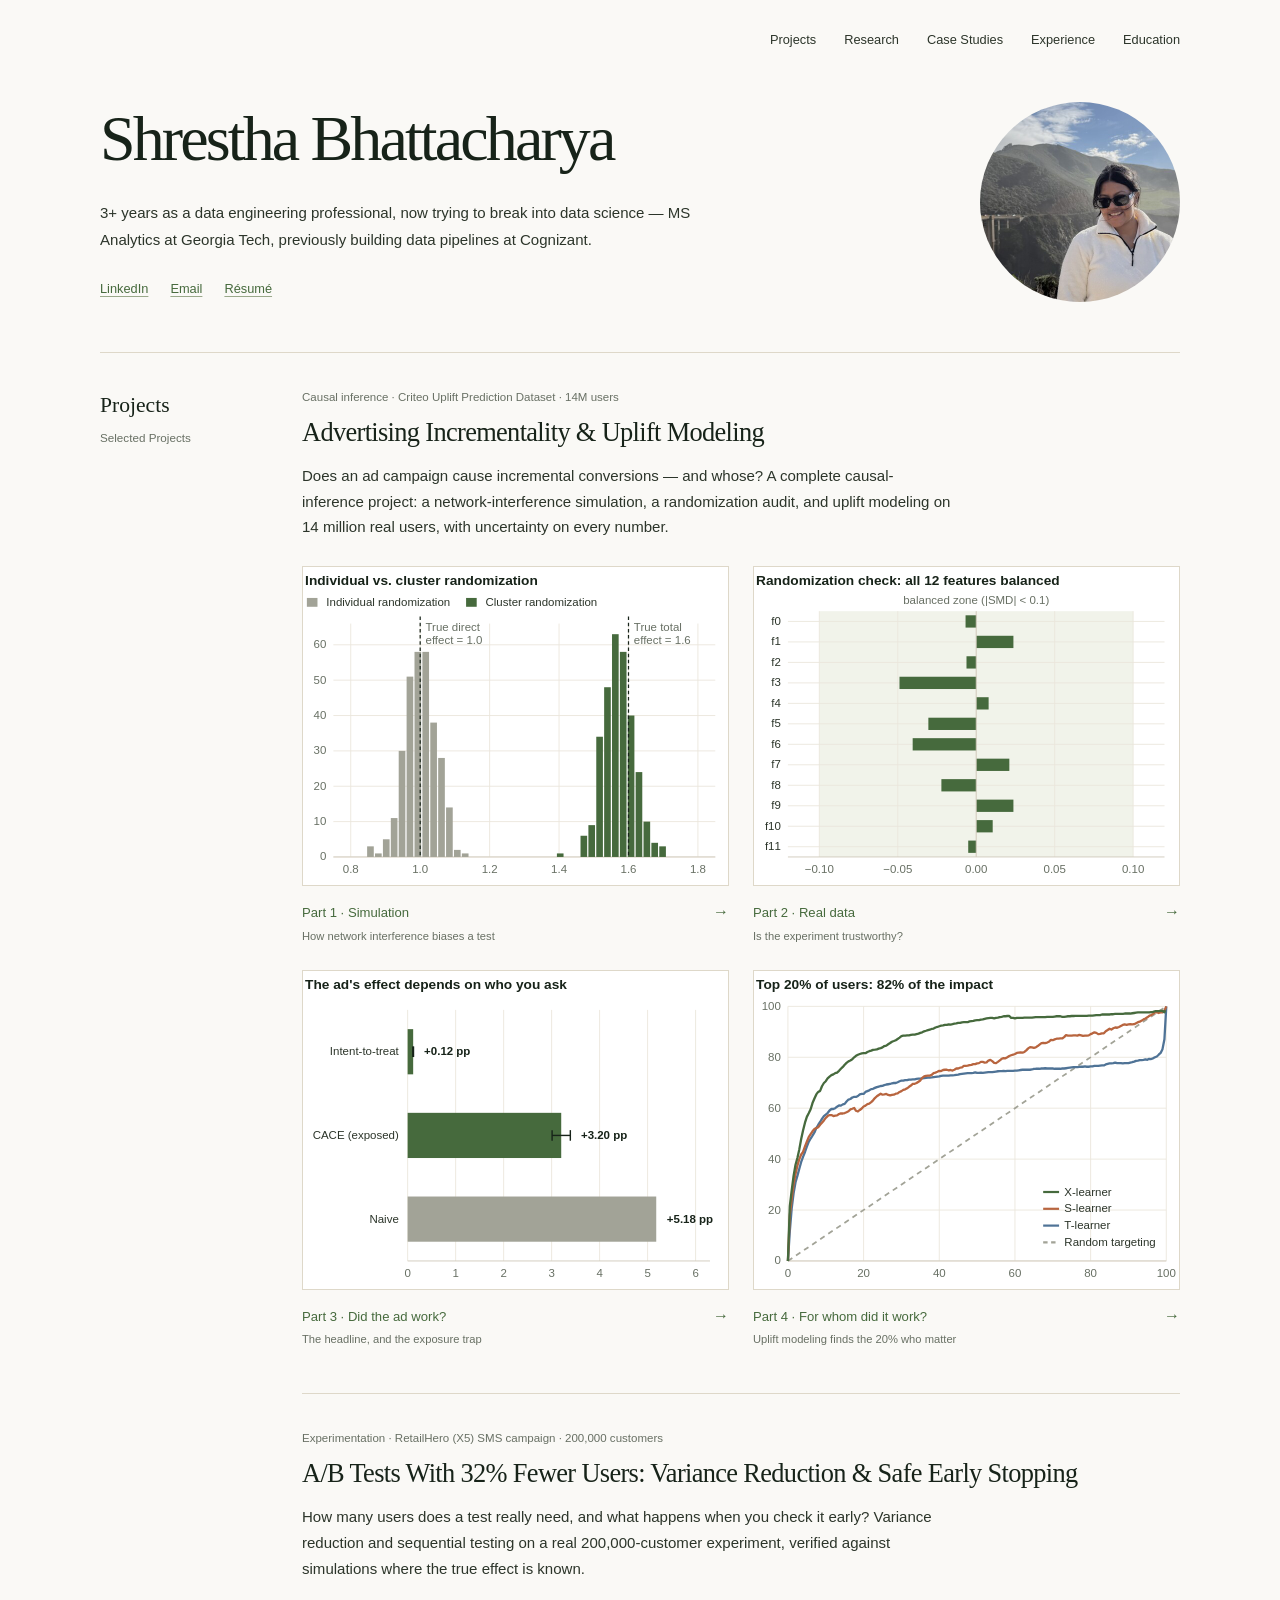
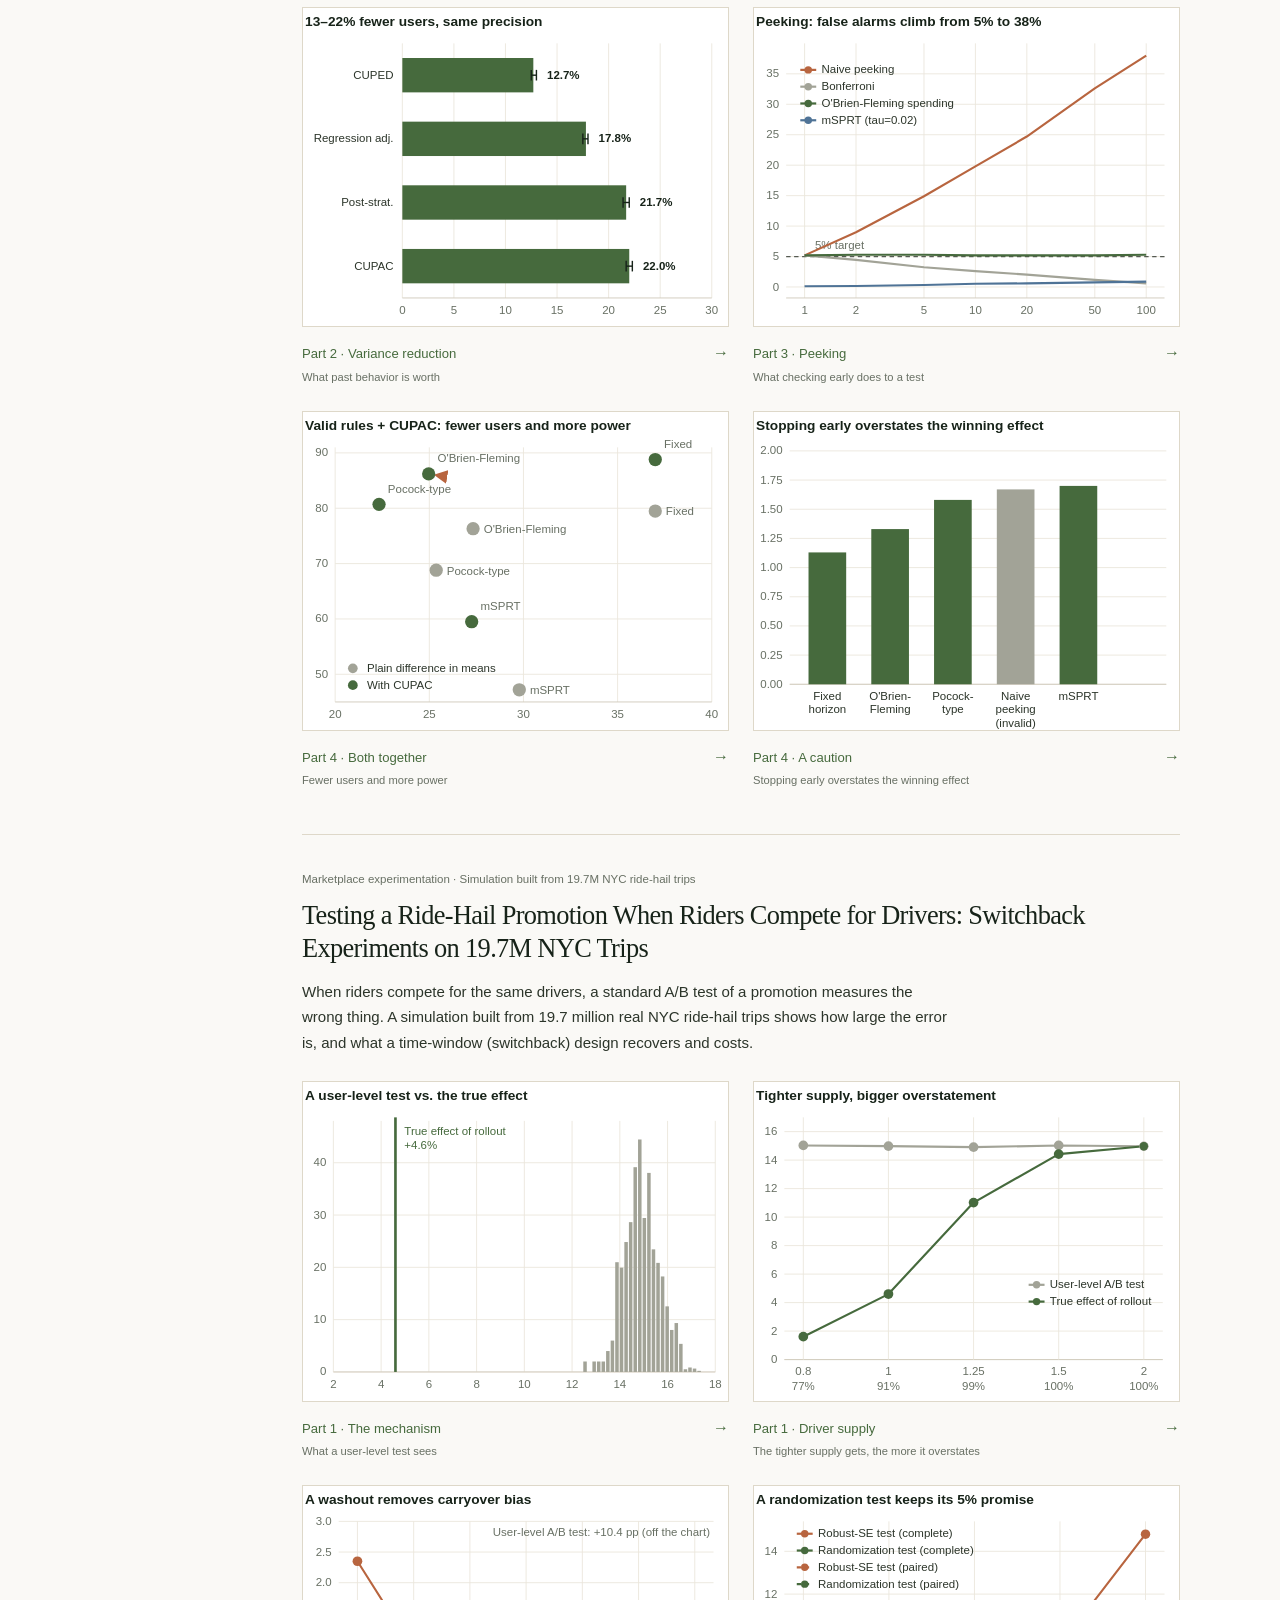
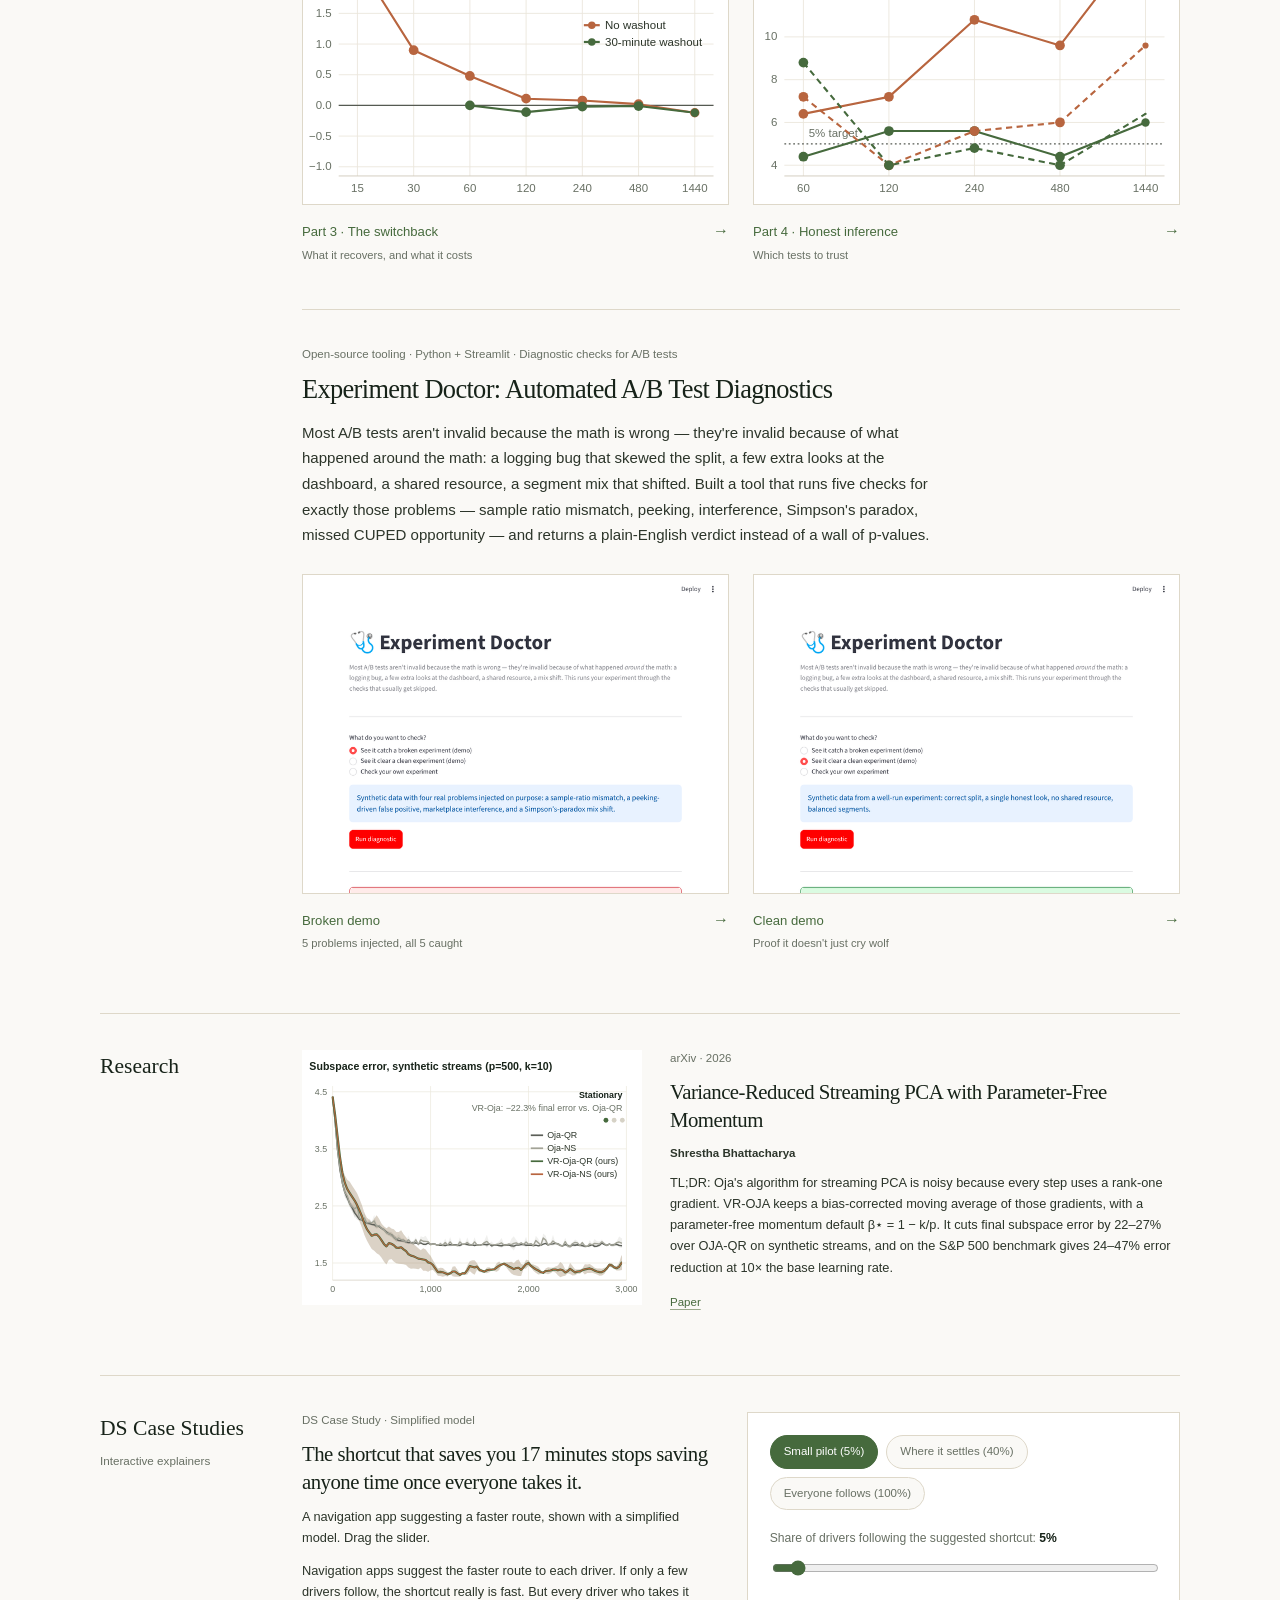
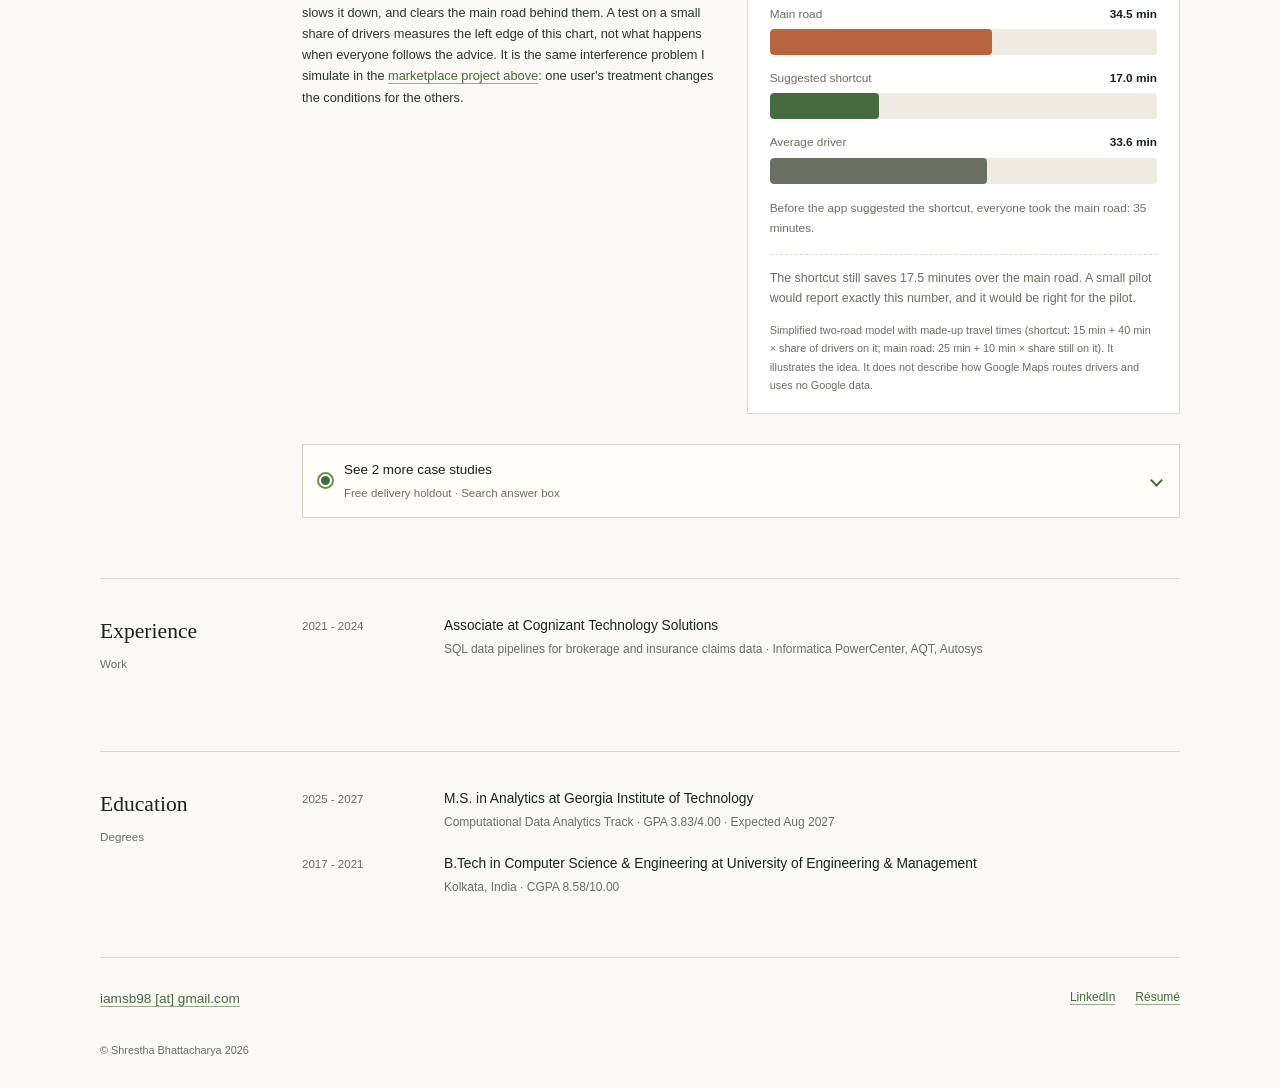
==== commit b4b75fa0: "Add Experiment Doctor project and update résumé - New project card and detail page for Experiment Do" ====
--- a/index.html
+++ b/index.html
@@ -141,6 +141,30 @@
 						<a href="projects/switchback.html#part-4">
 							<div class="product-image"><div class="chart" data-chart="falsePos" data-compact></div></div>
 							<span class="product-caption"><span><strong>Part 4 · Honest inference</strong><small>Which tests to trust</small></span><span aria-hidden="true">→</span></span>
+						</a>
+					</div>
+				</div>
+
+				<div class="work-feature">
+					<div class="work-story">
+						<p class="entry-date">Open-source tooling · Python + Streamlit · Diagnostic checks for A/B tests</p>
+						<h3><a href="projects/experiment-doctor.html">Experiment Doctor: Automated A/B Test Diagnostics</a></h3>
+						<p>
+							Most A/B tests aren't invalid because the math is wrong — they're invalid because of what happened
+							around the math: a logging bug that skewed the split, a few extra looks at the dashboard, a shared
+							resource, a segment mix that shifted. Built a tool that runs five checks for exactly those problems —
+							sample ratio mismatch, peeking, interference, Simpson's paradox, missed CUPED opportunity — and
+							returns a plain-English verdict instead of a wall of p-values.
+						</p>
+					</div>
+					<div class="product-list" aria-label="Experiment Doctor, demo results">
+						<a href="projects/experiment-doctor.html#part-2">
+							<div class="product-image"><img src="assets/img/expdoctor-broken.png" alt="Experiment Doctor dashboard showing all five checks failed on a broken demo experiment" loading="lazy" width="760" height="844" /></div>
+							<span class="product-caption"><span><strong>Broken demo</strong><small>5 problems injected, all 5 caught</small></span><span aria-hidden="true">→</span></span>
+						</a>
+						<a href="projects/experiment-doctor.html#part-2">
+							<div class="product-image"><img src="assets/img/expdoctor-clean.png" alt="Experiment Doctor dashboard showing all five checks passed on a clean demo experiment" loading="lazy" width="760" height="844" /></div>
+							<span class="product-caption"><span><strong>Clean demo</strong><small>Proof it doesn't just cry wolf</small></span><span aria-hidden="true">→</span></span>
 						</a>
 					</div>
 				</div>
--- a/assets/css/site.css
+++ b/assets/css/site.css
@@ -75,6 +75,7 @@
 .product-list a { display: flex; flex-direction: column; gap: 12px; text-decoration: none; }
 .product-image { display: flex; align-items: center; justify-content: center; width: 100%; aspect-ratio: 4 / 3; overflow: hidden; background: #fff; border: 1px solid var(--line); }
 .product-image .chart { width: 100%; height: 100%; }
+.product-image img { width: 100%; height: 100%; object-fit: cover; object-position: top; }
 .product-caption { display: flex; align-items: baseline; justify-content: space-between; gap: 12px; width: 100%; }
 .product-caption > span:first-child { display: flex; flex-direction: column; gap: 2px; }
 .product-list strong { font-size: 0.82rem; font-weight: 500; }
@@ -222,6 +223,8 @@
 .figure { margin: 26px 0 30px; }
 .figure.is-wide { width: min(880px, calc(100vw - 48px)); margin-left: calc((100% - min(880px, calc(100vw - 48px))) / 2); }
 .figure .chart { padding: 18px 18px 8px; border: 1px solid var(--line); background: #fff; }
+.figure .shot { display: block; border: 1px solid var(--line); background: #fff; overflow: hidden; }
+.figure .shot img { display: block; width: 100%; height: auto; }
 .figure figcaption { margin-top: 10px; color: var(--muted); font-size: 0.76rem; line-height: 1.6; }
 .table-wrap { overflow-x: auto; margin: 18px 0 22px; }
 .result-table { width: 100%; min-width: 420px; border-collapse: collapse; font-size: 0.82rem; font-variant-numeric: tabular-nums; }
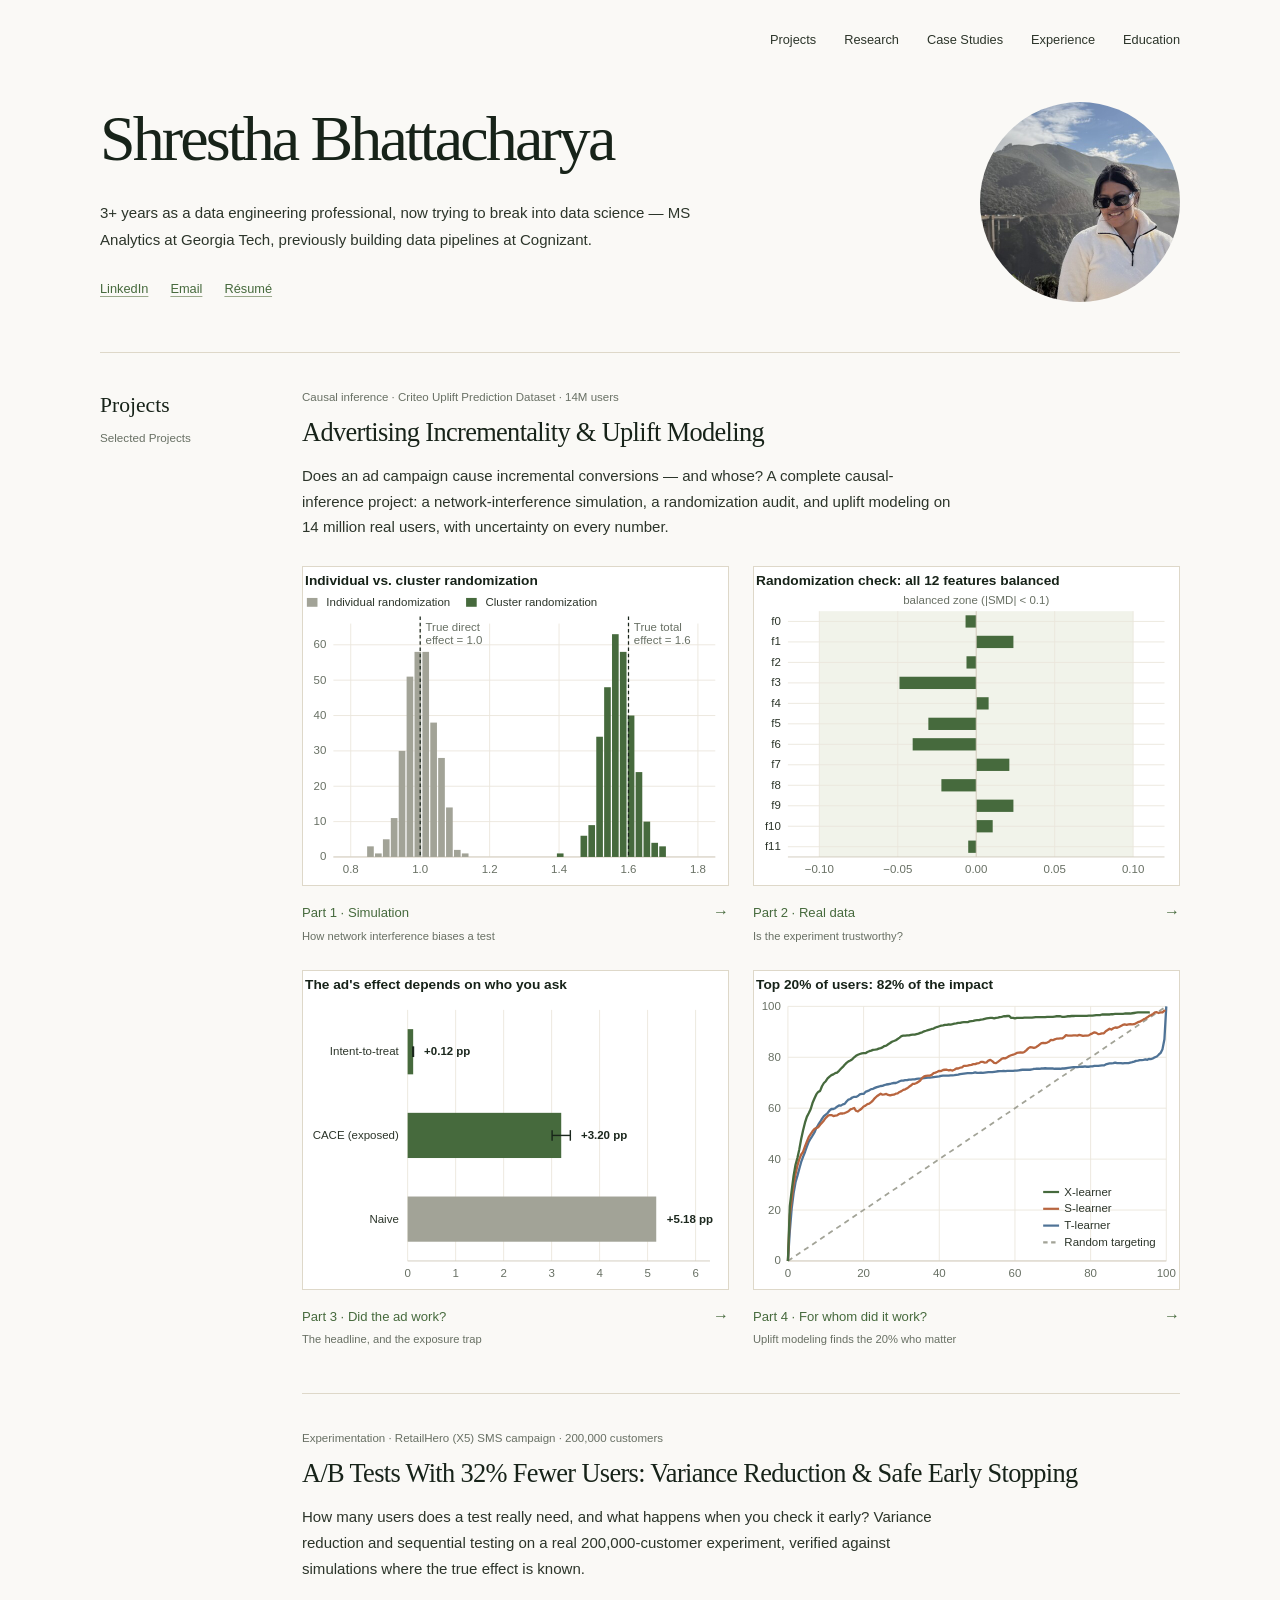
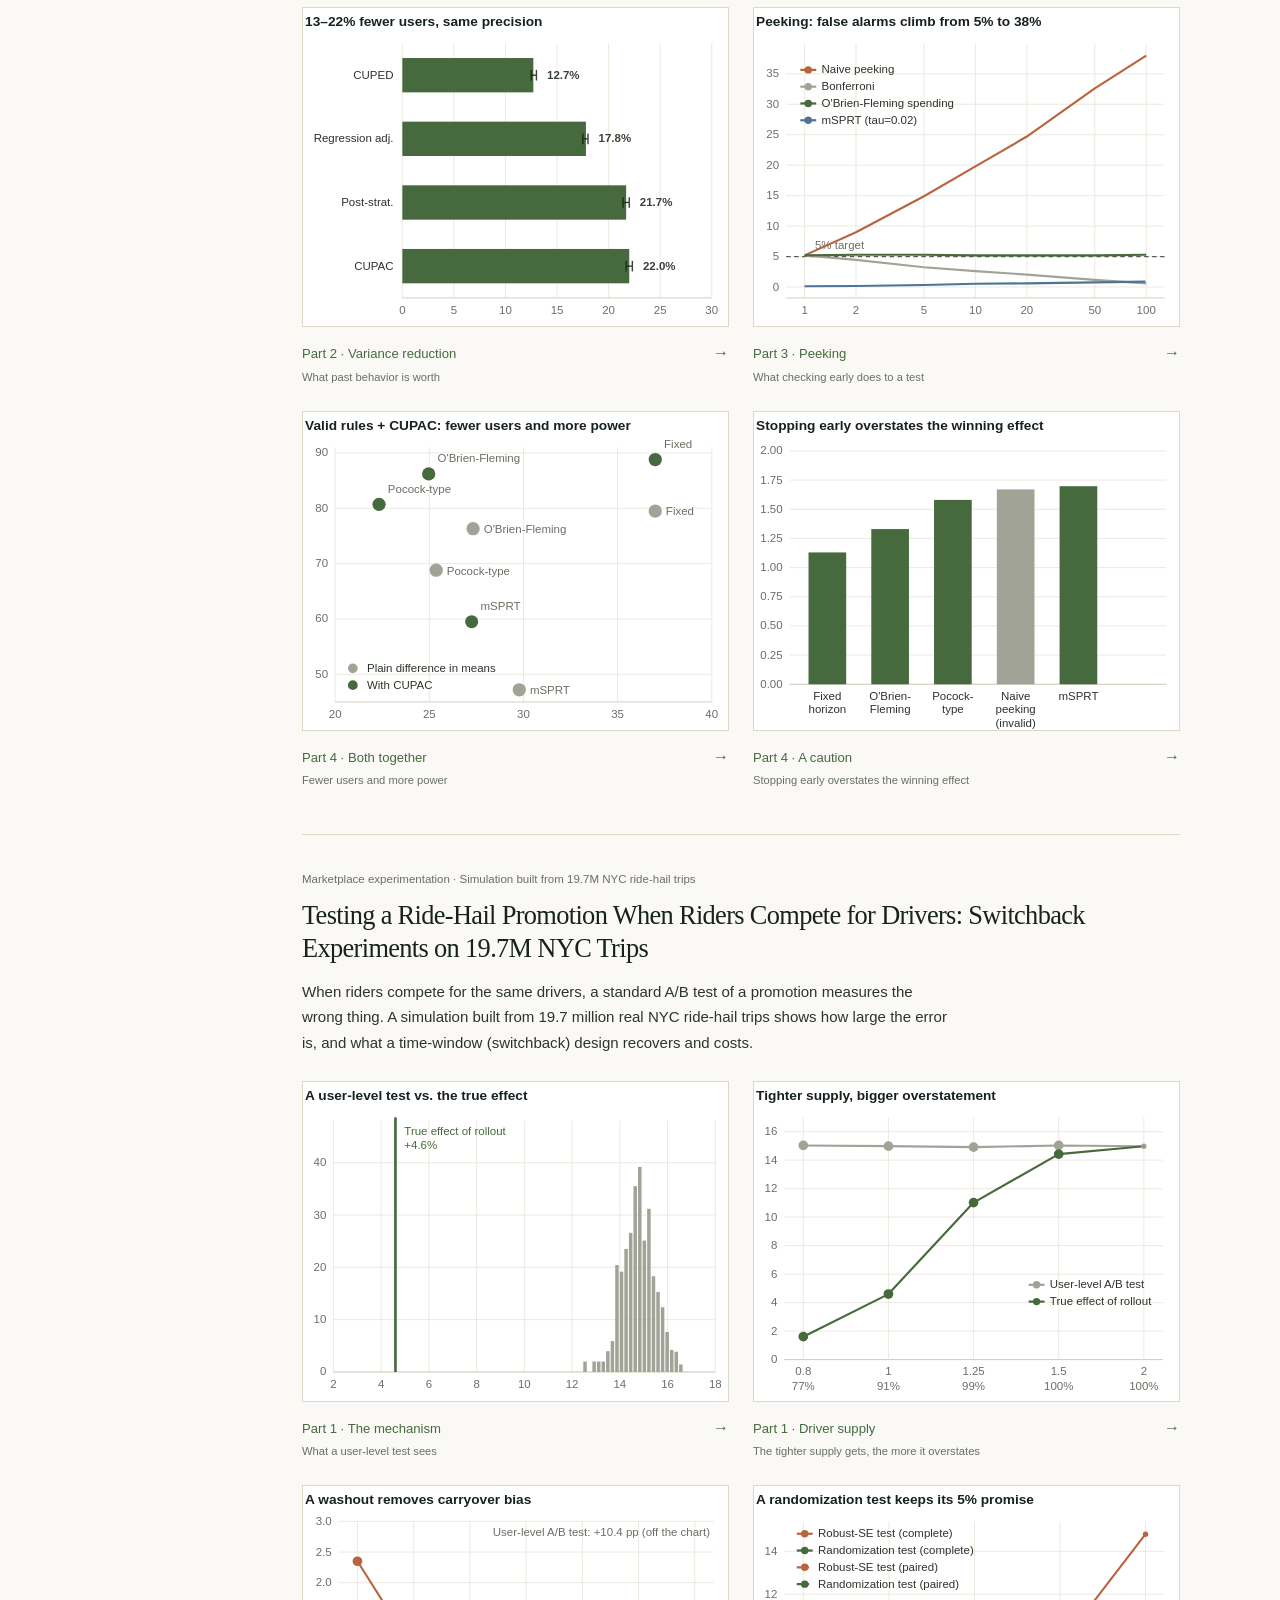
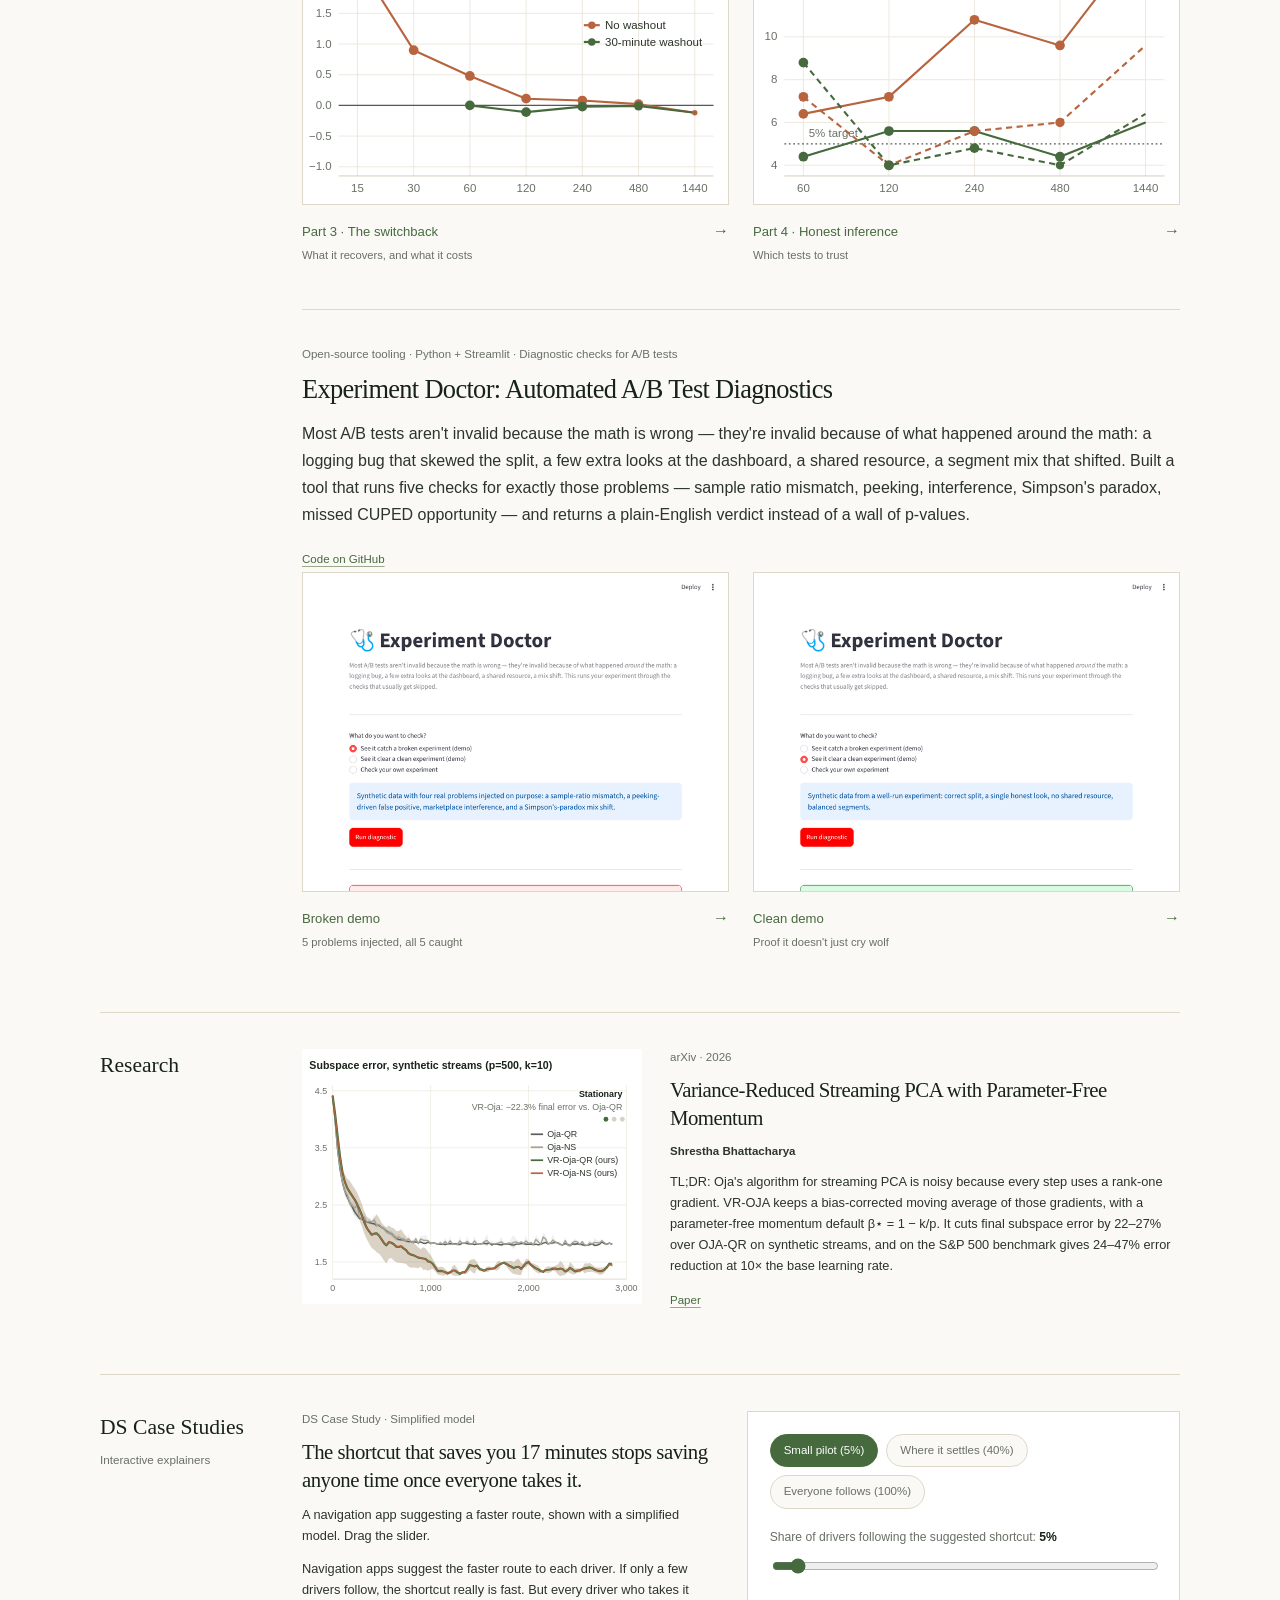
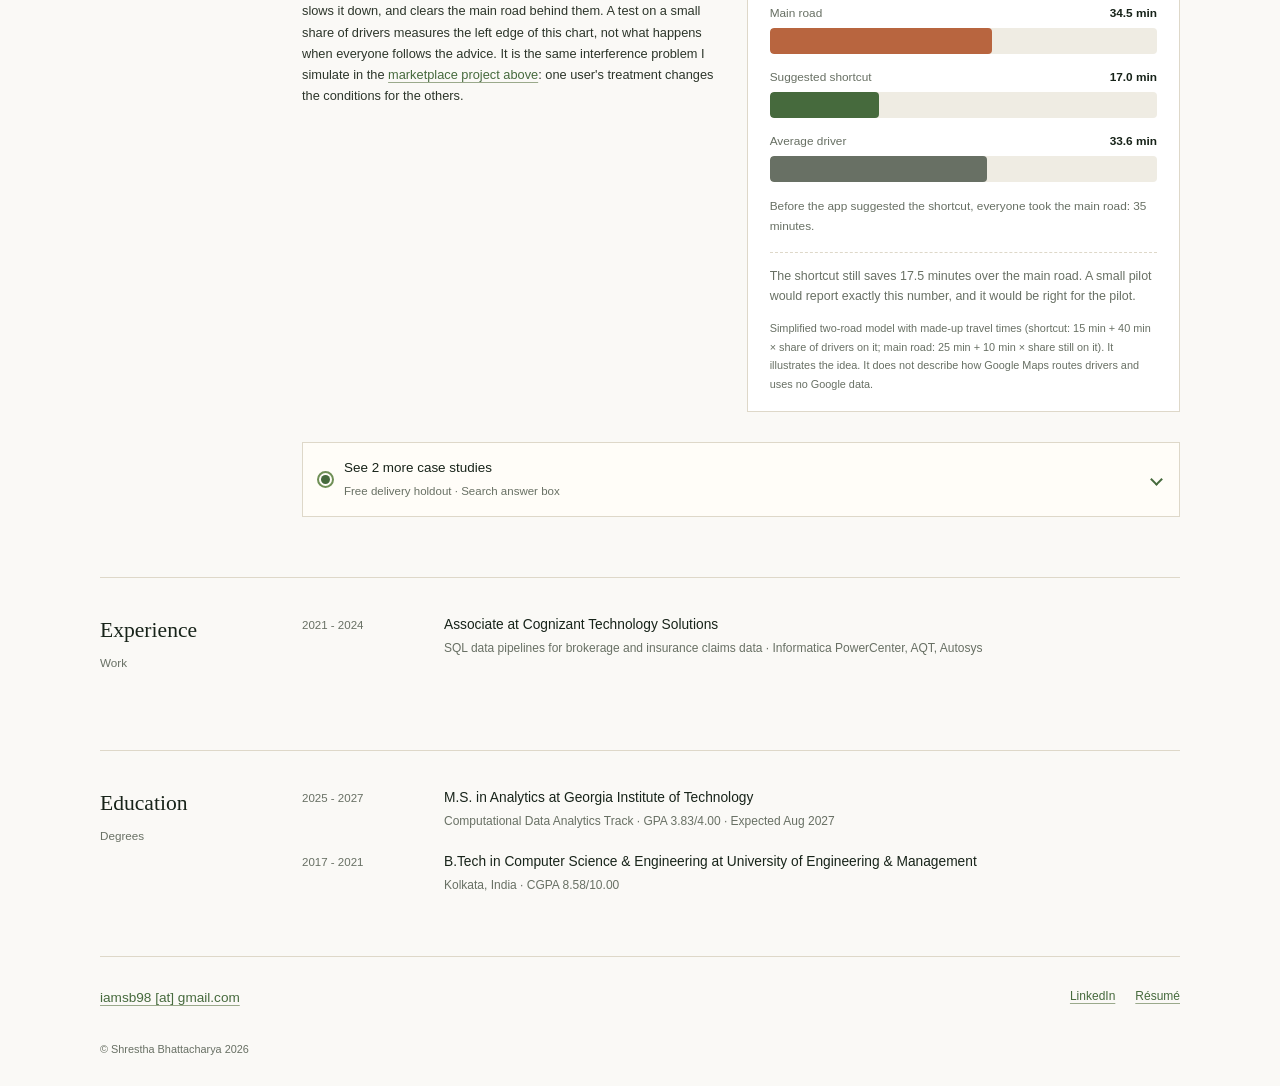
==== commit 6f05be62: "Link Experiment Doctor's GitHub repo Add a "Code on GitHub" link to the project card and detail page" ====
--- a/index.html
+++ b/index.html
@@ -156,6 +156,9 @@
 							sample ratio mismatch, peeking, interference, Simpson's paradox, missed CUPED opportunity — and
 							returns a plain-English verdict instead of a wall of p-values.
 						</p>
+						<div class="project-links" aria-label="Links for Experiment Doctor">
+							<a href="https://github.com/shrestha57/experiment-doctor" target="_blank" rel="noopener">Code on GitHub</a>
+						</div>
 					</div>
 					<div class="product-list" aria-label="Experiment Doctor, demo results">
 						<a href="projects/experiment-doctor.html#part-2">
